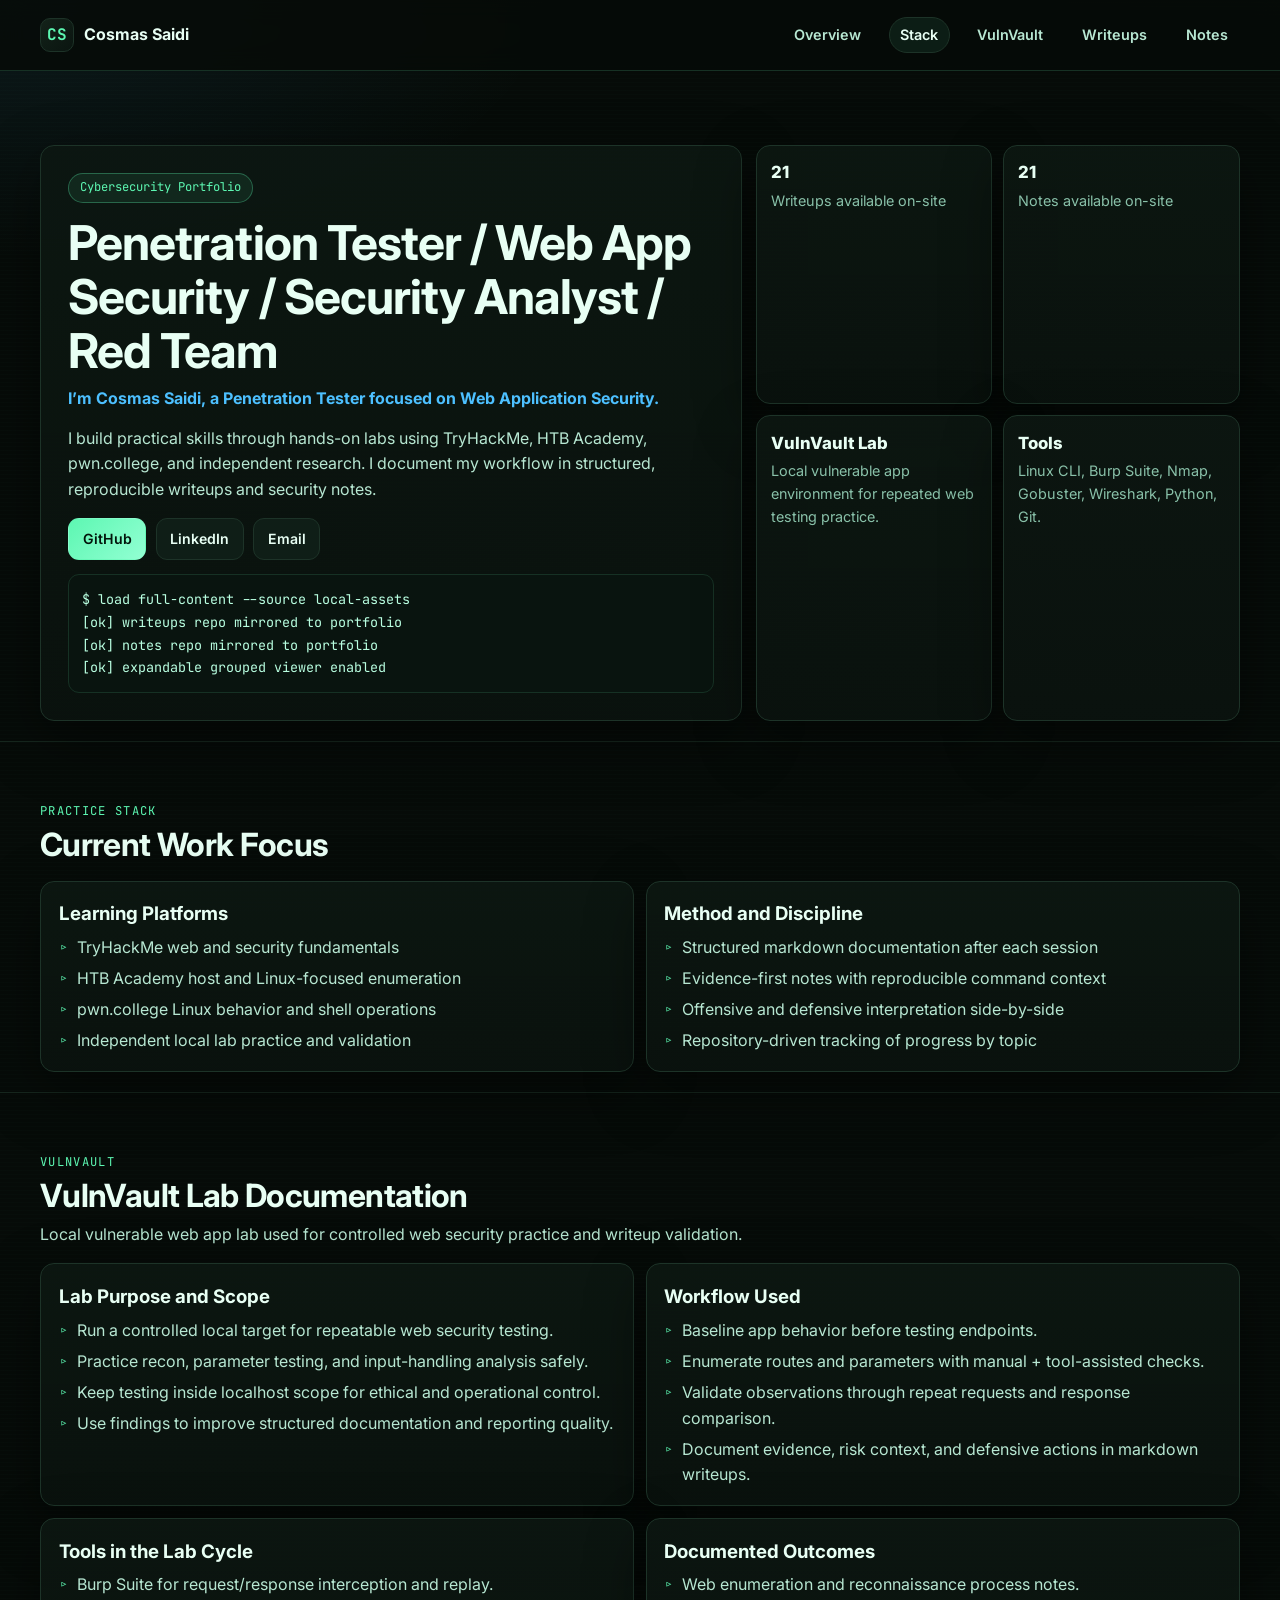
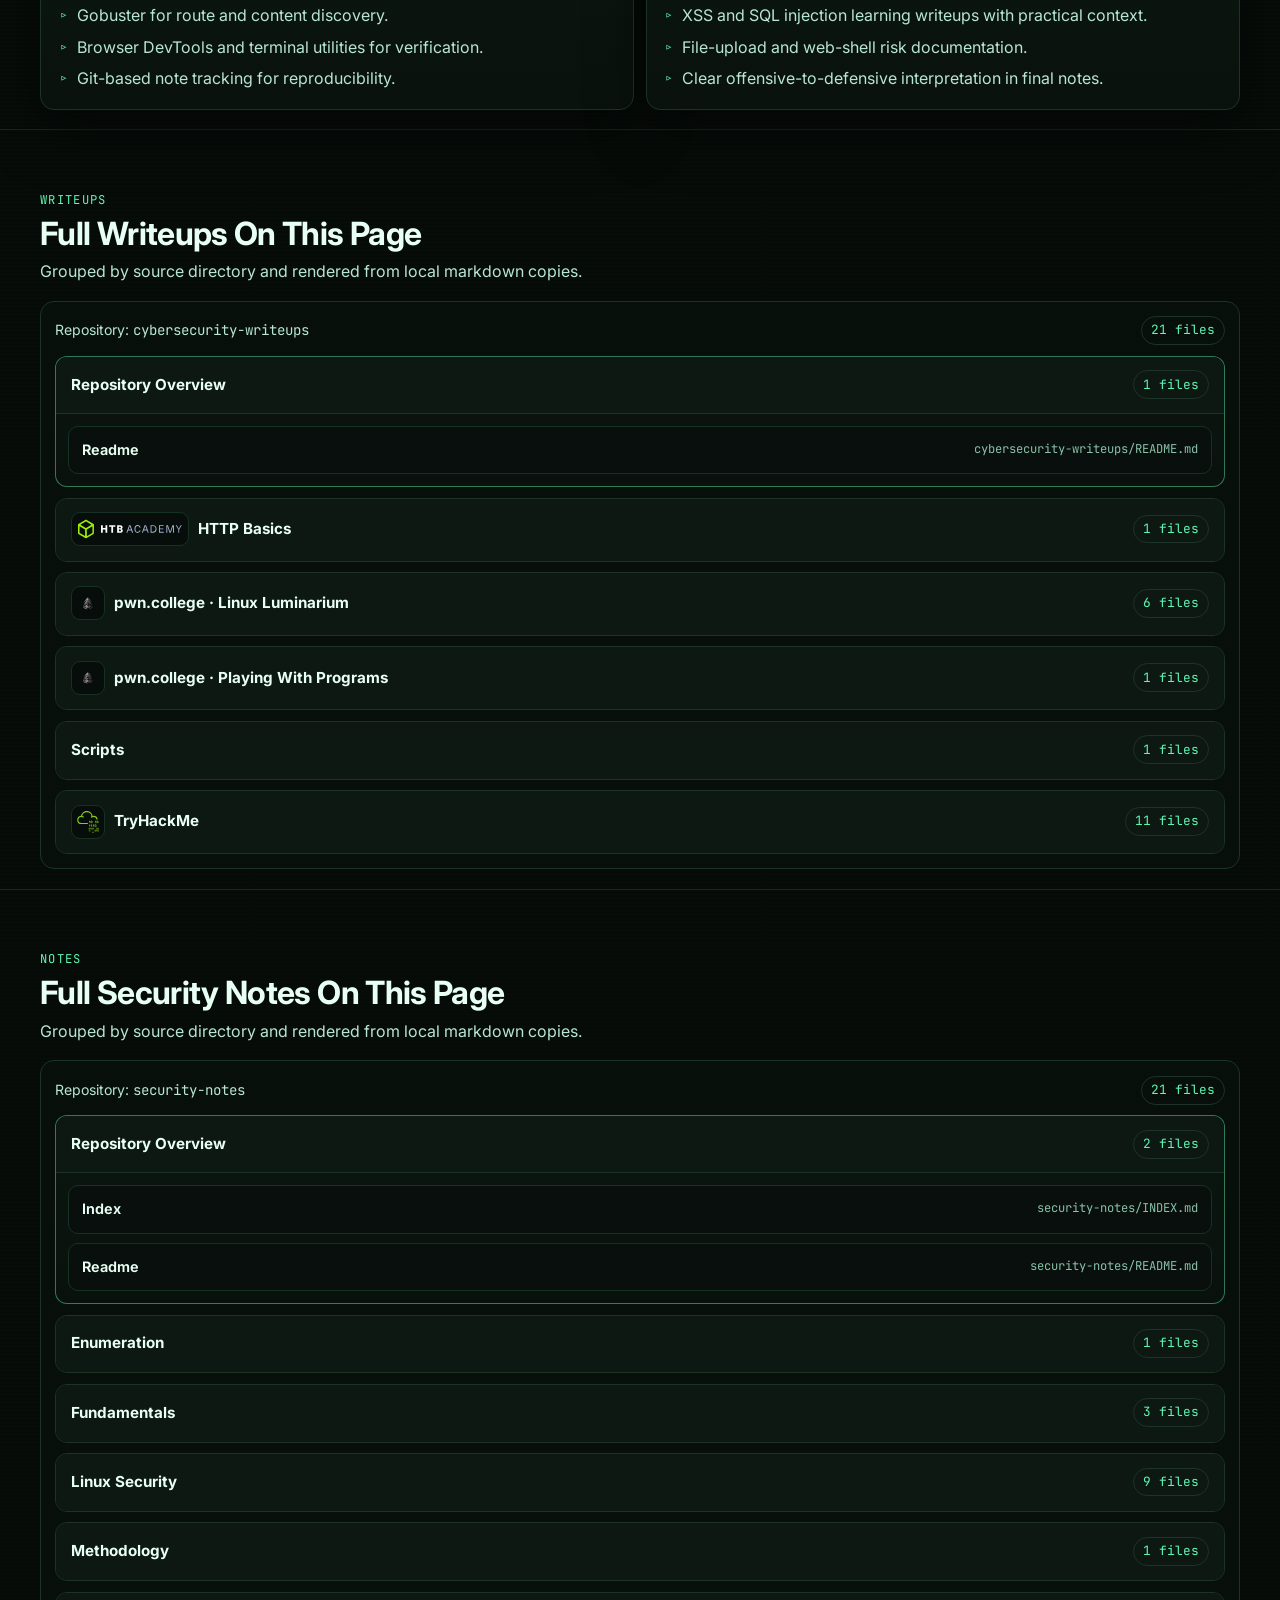
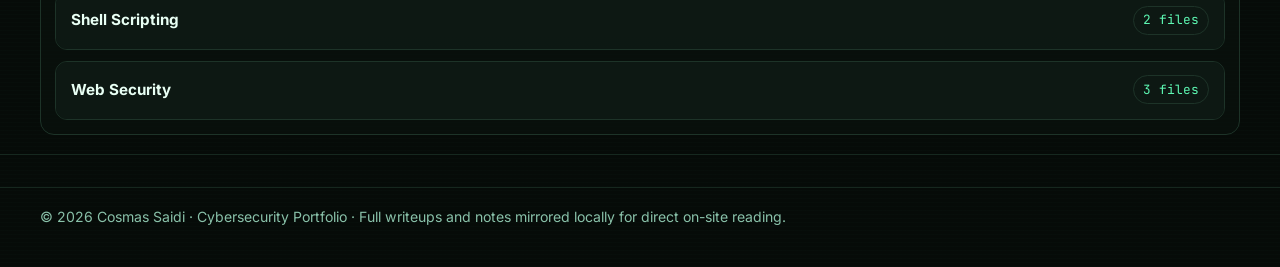
==== index.html @ 7a959b16 "Replace Aspiring with Penetration Tester in hero intro" ====
<!DOCTYPE html>
<html lang="en">
<head>
  <meta charset="UTF-8" />
  <meta name="viewport" content="width=device-width, initial-scale=1.0" />
  <meta name="description" content="Cosmas Saidi cybersecurity portfolio: full writeups and full security notes available directly on-site." />
  <title>Cosmas Saidi | Cybersecurity Portfolio</title>
  <link rel="preconnect" href="https://fonts.googleapis.com" />
  <link rel="preconnect" href="https://fonts.gstatic.com" crossorigin />
  <link href="https://fonts.googleapis.com/css2?family=Inter:wght@400;500;600;700;800&family=JetBrains+Mono:wght@400;500;700&display=swap" rel="stylesheet" />
  <style>
    :root {
      --bg: #060b08;
      --bg-soft: #0a120e;
      --card: #0c1611;
      --line: #1d3328;
      --line-soft: #163124;
      --text: #e8fff4;
      --text-soft: #b7e7d2;
      --muted: #89c1a9;
      --brand: #5df7b2;
      --brand-soft: #2fd89a;
      --brand-blue: #4dc0ff;
      --radius: 14px;
      --shadow: 0 20px 60px rgba(0, 0, 0, 0.45);
      --max: 1200px;
    }

    * { box-sizing: border-box; margin: 0; padding: 0; }
    html { scroll-behavior: smooth; }
    body {
      font-family: Inter, system-ui, -apple-system, Segoe UI, Roboto, sans-serif;
      color: var(--text);
      line-height: 1.6;
      background:
        radial-gradient(1200px 520px at 100% -8%, rgba(93, 247, 178, 0.09), transparent 58%),
        radial-gradient(900px 420px at 0% 0%, rgba(77, 192, 255, 0.08), transparent 62%),
        repeating-linear-gradient(0deg, rgba(10, 22, 16, 0.26) 0 1px, transparent 1px 4px),
        var(--bg);
      min-height: 100vh;
    }

    a { color: inherit; text-decoration: none; }
    code { font-family: "JetBrains Mono", monospace; }

    .container { width: min(100% - 2rem, var(--max)); margin-inline: auto; }

    .topbar {
      position: sticky;
      top: 0;
      z-index: 100;
      backdrop-filter: blur(12px);
      background: rgba(6, 11, 8, 0.84);
      border-bottom: 1px solid var(--line-soft);
    }

    .nav {
      min-height: 70px;
      display: flex;
      align-items: center;
      justify-content: space-between;
      gap: 1rem;
    }

    .brand { display: inline-flex; align-items: center; gap: 0.62rem; font-weight: 700; }

    .brand-badge {
      width: 34px;
      height: 34px;
      border-radius: 10px;
      border: 1px solid var(--line);
      background: linear-gradient(135deg, #132219, #0a1510);
      color: var(--brand);
      display: grid;
      place-items: center;
      font-family: "JetBrains Mono", monospace;
    }

    .menu { display: flex; gap: 1rem; flex-wrap: wrap; }
    .menu a {
      color: var(--text-soft);
      font-size: 0.9rem;
      font-weight: 600;
      border: 1px solid transparent;
      border-radius: 999px;
      padding: 0.32rem 0.66rem;
      transition: 0.18s ease;
    }

    .menu a.active,
    .menu a:hover {
      color: var(--text);
      border-color: var(--line);
      background: rgba(93, 247, 178, 0.08);
    }

    section {
      padding: 3.8rem 0 1.2rem;
      border-bottom: 1px solid rgba(29, 51, 40, 0.72);
    }

    .hero { padding-top: 4.6rem; }

    .hero-grid {
      display: grid;
      grid-template-columns: 1.45fr 1fr;
      gap: 0.86rem;
    }

    .card {
      border: 1px solid var(--line);
      border-radius: var(--radius);
      background: linear-gradient(180deg, rgba(12, 22, 17, 0.95), rgba(10, 18, 14, 0.96));
      box-shadow: var(--shadow);
      padding: 1.1rem;
    }

    .hero-card { padding: 1.7rem; }

    .eyebrow {
      display: inline-flex;
      align-items: center;
      gap: 0.42rem;
      border: 1px solid rgba(93, 247, 178, 0.3);
      background: rgba(93, 247, 178, 0.08);
      color: var(--brand);
      font-size: 0.76rem;
      border-radius: 999px;
      padding: 0.26rem 0.68rem;
      font-family: "JetBrains Mono", monospace;
      margin-bottom: 0.85rem;
    }

    h1 {
      font-size: clamp(1.9rem, 5vw, 3rem);
      line-height: 1.12;
      letter-spacing: -0.02em;
      margin-bottom: 0.55rem;
    }

    .subtitle { color: var(--brand-blue); margin-bottom: 0.86rem; font-weight: 700; }
    .lead { color: var(--text-soft); margin-bottom: 1rem; max-width: 72ch; }

    .actions { display: flex; flex-wrap: wrap; gap: 0.58rem; }
    .btn {
      border: 1px solid var(--line);
      border-radius: 11px;
      background: #0f1e17;
      color: var(--text);
      padding: 0.55rem 0.85rem;
      font-size: 0.88rem;
      font-weight: 600;
      transition: 0.18s ease;
    }

    .btn:hover { transform: translateY(-1px); border-color: var(--brand-soft); }

    .btn.primary {
      background: linear-gradient(135deg, var(--brand), #92ffd3);
      color: #02150b;
      border-color: transparent;
    }

    .terminal {
      margin-top: 0.86rem;
      border: 1px solid var(--line-soft);
      border-radius: 11px;
      background: #09140f;
      padding: 0.8rem;
      font-family: "JetBrains Mono", monospace;
      font-size: 0.84rem;
      color: #b9ffe1;
      line-height: 1.7;
    }

    .stats { display: grid; gap: 0.68rem; grid-template-columns: repeat(2, minmax(0, 1fr)); }
    .stats .card { padding: 0.86rem; }
    .stat-title { font-size: 1.05rem; font-weight: 800; margin-bottom: 0.15rem; }
    .stat-text { color: var(--muted); font-size: 0.9rem; }

    .head { margin-bottom: 1rem; }
    .tag {
      color: var(--brand);
      font-size: 0.76rem;
      text-transform: uppercase;
      letter-spacing: 0.11em;
      font-family: "JetBrains Mono", monospace;
      margin-bottom: 0.28rem;
    }

    h2 {
      font-size: clamp(1.3rem, 3.4vw, 2rem);
      line-height: 1.2;
      margin-bottom: 0.38rem;
      letter-spacing: -0.02em;
    }

    .desc { color: var(--text-soft); }

    .two-col { display: grid; grid-template-columns: 1fr 1fr; gap: 0.72rem; }
    .clean { list-style: none; display: grid; gap: 0.35rem; margin-top: 0.35rem; }
    .clean li { display: flex; gap: 0.5rem; color: var(--text-soft); }
    .clean li::before { content: "▹"; color: var(--brand); font-family: "JetBrains Mono", monospace; }

    .panel {
      border: 1px solid var(--line);
      border-radius: var(--radius);
      background: rgba(9, 17, 13, 0.72);
      padding: 0.9rem;
    }

    .panel-head {
      display: flex;
      justify-content: space-between;
      align-items: center;
      gap: 1rem;
      margin-bottom: 0.68rem;
      color: var(--text-soft);
      font-size: 0.88rem;
    }

    .counter {
      border: 1px solid var(--line);
      border-radius: 999px;
      padding: 0.2rem 0.56rem;
      font-family: "JetBrains Mono", monospace;
      color: var(--brand);
      font-size: 0.8rem;
      white-space: nowrap;
    }

    .expand-wrap { display: grid; gap: 0.66rem; }

    details.group {
      border: 1px solid var(--line);
      border-radius: 12px;
      background: linear-gradient(180deg, rgba(12, 24, 18, 0.95), rgba(10, 18, 14, 0.95));
      overflow: hidden;
    }

    details.group[open] { border-color: rgba(93, 247, 178, 0.45); }

    summary.group-head {
      list-style: none;
      cursor: pointer;
      padding: 0.84rem 0.9rem;
      background: rgba(13, 25, 19, 0.95);
      border-bottom: 1px solid transparent;
      display: flex;
      justify-content: space-between;
      align-items: center;
      gap: 0.8rem;
    }

    details.group[open] summary.group-head { border-bottom-color: var(--line); }
    summary.group-head::-webkit-details-marker { display: none; }

    .group-left { display: flex; align-items: center; gap: 0.55rem; }
    .group-logo-wrap {
      width: 34px;
      height: 34px;
      border-radius: 9px;
      border: 1px solid var(--line-soft);
      background: rgba(6, 13, 10, 0.9);
      display: grid;
      place-items: center;
      overflow: hidden;
      flex-shrink: 0;
    }

    .group-logo { width: 22px; height: 22px; object-fit: contain; }
    .group-logo-wide { width: 106px; height: 22px; object-fit: contain; }

    .group-title { font-size: 0.95rem; font-weight: 700; }

    .group-body { padding: 0.75rem; display: grid; gap: 0.56rem; }

    details.entry {
      border: 1px solid var(--line-soft);
      border-radius: 10px;
      background: rgba(8, 15, 12, 0.88);
      overflow: hidden;
    }

    details.entry[open] { border-color: rgba(77, 192, 255, 0.4); }

    summary.entry-head {
      list-style: none;
      cursor: pointer;
      padding: 0.7rem 0.78rem;
      display: flex;
      justify-content: space-between;
      align-items: center;
      gap: 0.8rem;
      border-bottom: 1px solid transparent;
    }

    details.entry[open] summary.entry-head { border-bottom-color: var(--line-soft); }
    summary.entry-head::-webkit-details-marker { display: none; }

    .entry-title { font-size: 0.9rem; font-weight: 650; color: var(--text); }
    .entry-source {
      color: var(--muted);
      font-size: 0.76rem;
      font-family: "JetBrains Mono", monospace;
      white-space: nowrap;
      overflow: hidden;
      text-overflow: ellipsis;
      max-width: 48%;
    }

    .entry-body { padding: 0.75rem; }

    .markdown-view {
      margin: 0;
      white-space: pre-wrap;
      word-break: break-word;
      color: #cbf7e3;
      font-size: 0.86rem;
      line-height: 1.72;
      font-family: "JetBrains Mono", monospace;
      background: #07120d;
      border: 1px solid #143125;
      border-radius: 10px;
      padding: 0.8rem;
      max-height: 72vh;
      overflow: auto;
    }

    .loading,
    .error-msg {
      border: 1px dashed var(--line);
      border-radius: 10px;
      padding: 0.7rem;
      font-size: 0.86rem;
      color: var(--text-soft);
      font-family: "JetBrains Mono", monospace;
    }

    .error-msg {
      border-color: #6f2f2f;
      color: #ffc5c5;
      background: rgba(111, 47, 47, 0.12);
    }

    footer {
      margin-top: 2rem;
      padding: 1.1rem 0 2.4rem;
      color: var(--muted);
      font-size: 0.88rem;
      border-top: 1px solid rgba(29, 51, 40, 0.72);
    }

    @media (max-width: 1024px) {
      .hero-grid,
      .two-col,
      .stats { grid-template-columns: 1fr; }
    }

    @media (max-width: 760px) {
      .menu { display: none; }
      section { padding-top: 3.2rem; }
      h1 { font-size: clamp(1.7rem, 8vw, 2.2rem); }
      .actions .btn { flex: 1 1 calc(50% - 0.58rem); text-align: center; }
      .entry-source { max-width: 45%; }
    }

    @media (prefers-reduced-motion: reduce) {
      *, *::before, *::after {
        animation-duration: 0.01ms !important;
        animation-iteration-count: 1 !important;
        transition-duration: 0.01ms !important;
        scroll-behavior: auto !important;
      }
    }
  </style>
</head>
<body>
  <header class="topbar">
    <div class="container nav">
      <a class="brand" href="#top">
        <span class="brand-badge">CS</span>
        <span>Cosmas Saidi</span>
      </a>
      <nav class="menu">
        <a href="#overview">Overview</a>
        <a href="#stack">Stack</a>
        <a href="#vulnvault">VulnVault</a>
        <a href="#writeups">Writeups</a>
        <a href="#notes">Notes</a>
      </nav>
    </div>
  </header>

  <main id="top">
    <section class="hero" id="overview">
      <div class="container hero-grid">
        <article class="card hero-card">
          <p class="eyebrow">Cybersecurity Portfolio</p>
          <h1>Penetration Tester / Web App Security / Security Analyst / Red Team</h1>
          <p class="subtitle">I’m Cosmas Saidi, a Penetration Tester focused on Web Application Security.</p>
          <p class="lead">I build practical skills through hands-on labs using TryHackMe, HTB Academy, pwn.college, and independent research. I document my workflow in structured, reproducible writeups and security notes.</p>
          <div class="actions">
            <a class="btn primary" href="https://github.com/CosmasSaidi" target="_blank" rel="noopener">GitHub</a>
            <a class="btn" href="https://www.linkedin.com/in/cosmas-saidi-5965212a8" target="_blank" rel="noopener">LinkedIn</a>
            <a class="btn" href="mailto:cosmassaidi2@gmail.com">Email</a>
          </div>
          <div class="terminal">
            <span>$ load full-content --source local-assets</span><br />
            <span>[ok] writeups repo mirrored to portfolio</span><br />
            <span>[ok] notes repo mirrored to portfolio</span><br />
            <span>[ok] expandable grouped viewer enabled</span>
          </div>
        </article>

        <aside class="stats">
          <article class="card">
            <p class="stat-title" id="writeup-count">--</p>
            <p class="stat-text">Writeups available on-site</p>
          </article>
          <article class="card">
            <p class="stat-title" id="note-count">--</p>
            <p class="stat-text">Notes available on-site</p>
          </article>
          <article class="card">
            <p class="stat-title">VulnVault Lab</p>
            <p class="stat-text">Local vulnerable app environment for repeated web testing practice.</p>
          </article>
          <article class="card">
            <p class="stat-title">Tools</p>
            <p class="stat-text">Linux CLI, Burp Suite, Nmap, Gobuster, Wireshark, Python, Git.</p>
          </article>
        </aside>
      </div>
    </section>

    <section id="stack">
      <div class="container">
        <header class="head">
          <p class="tag">Practice Stack</p>
          <h2>Current Work Focus</h2>
        </header>
        <div class="two-col">
          <article class="card">
            <h3>Learning Platforms</h3>
            <ul class="clean">
              <li>TryHackMe web and security fundamentals</li>
              <li>HTB Academy host and Linux-focused enumeration</li>
              <li>pwn.college Linux behavior and shell operations</li>
              <li>Independent local lab practice and validation</li>
            </ul>
          </article>
          <article class="card">
            <h3>Method and Discipline</h3>
            <ul class="clean">
              <li>Structured markdown documentation after each session</li>
              <li>Evidence-first notes with reproducible command context</li>
              <li>Offensive and defensive interpretation side-by-side</li>
              <li>Repository-driven tracking of progress by topic</li>
            </ul>
          </article>
        </div>
      </div>
    </section>

    <section id="vulnvault">
      <div class="container">
        <header class="head">
          <p class="tag">VulnVault</p>
          <h2>VulnVault Lab Documentation</h2>
          <p class="desc">Local vulnerable web app lab used for controlled web security practice and writeup validation.</p>
        </header>

        <div class="two-col">
          <article class="card">
            <h3>Lab Purpose and Scope</h3>
            <ul class="clean">
              <li>Run a controlled local target for repeatable web security testing.</li>
              <li>Practice recon, parameter testing, and input-handling analysis safely.</li>
              <li>Keep testing inside localhost scope for ethical and operational control.</li>
              <li>Use findings to improve structured documentation and reporting quality.</li>
            </ul>
          </article>

          <article class="card">
            <h3>Workflow Used</h3>
            <ul class="clean">
              <li>Baseline app behavior before testing endpoints.</li>
              <li>Enumerate routes and parameters with manual + tool-assisted checks.</li>
              <li>Validate observations through repeat requests and response comparison.</li>
              <li>Document evidence, risk context, and defensive actions in markdown writeups.</li>
            </ul>
          </article>

          <article class="card">
            <h3>Tools in the Lab Cycle</h3>
            <ul class="clean">
              <li>Burp Suite for request/response interception and replay.</li>
              <li>Gobuster for route and content discovery.</li>
              <li>Browser DevTools and terminal utilities for verification.</li>
              <li>Git-based note tracking for reproducibility.</li>
            </ul>
          </article>

          <article class="card">
            <h3>Documented Outcomes</h3>
            <ul class="clean">
              <li>Web enumeration and reconnaissance process notes.</li>
              <li>XSS and SQL injection learning writeups with practical context.</li>
              <li>File-upload and web-shell risk documentation.</li>
              <li>Clear offensive-to-defensive interpretation in final notes.</li>
            </ul>
          </article>
        </div>
      </div>
    </section>

    <section id="writeups">
      <div class="container">
        <header class="head">
          <p class="tag">Writeups</p>
          <h2>Full Writeups On This Page</h2>
          <p class="desc">Grouped by source directory and rendered from local markdown copies.</p>
        </header>

        <div class="panel">
          <div class="panel-head">
            <span>Repository: <code>cybersecurity-writeups</code></span>
            <span class="counter" id="writeups-counter">loading...</span>
          </div>
          <div class="expand-wrap" id="writeups-root">
            <div class="loading">Loading writeups...</div>
          </div>
        </div>
      </div>
    </section>

    <section id="notes">
      <div class="container">
        <header class="head">
          <p class="tag">Notes</p>
          <h2>Full Security Notes On This Page</h2>
          <p class="desc">Grouped by source directory and rendered from local markdown copies.</p>
        </header>

        <div class="panel">
          <div class="panel-head">
            <span>Repository: <code>security-notes</code></span>
            <span class="counter" id="notes-counter">loading...</span>
          </div>
          <div class="expand-wrap" id="notes-root">
            <div class="loading">Loading notes...</div>
          </div>
        </div>
      </div>
    </section>
  </main>

  <footer>
    <div class="container">© 2026 Cosmas Saidi · Cybersecurity Portfolio · Full writeups and notes mirrored locally for direct on-site reading.</div>
  </footer>

  <script>
    const menuLinks = document.querySelectorAll('.menu a');
    const trackedSections = [...menuLinks]
      .map((link) => document.querySelector(link.getAttribute('href')))
      .filter(Boolean);

    const navObserver = new IntersectionObserver((entries) => {
      entries.forEach((entry) => {
        if (!entry.isIntersecting) return;
        const target = `#${entry.target.id}`;
        menuLinks.forEach((link) => {
          link.classList.toggle('active', link.getAttribute('href') === target);
        });
      });
    }, { threshold: 0.35 });

    trackedSections.forEach((section) => navObserver.observe(section));

    const sectionLabels = {
      root: 'Repository Overview',
      'tryhackme': 'TryHackMe',
      'linux-luminarium': 'pwn.college · Linux Luminarium',
      'http-basics': 'HTTP Basics',
      'playing-with-programs': 'pwn.college · Playing With Programs',
      'scripts': 'Scripts',
      'fundamentals': 'Fundamentals',
      'methodology': 'Methodology',
      'enumeration': 'Enumeration',
      'linux-security': 'Linux Security',
      'web-security': 'Web Security',
      'shell-scripting': 'Shell Scripting'
    };

    const sectionLogos = {
      'tryhackme': { path: 'assets/logos/tryhackme.svg', wide: false, alt: 'TryHackMe logo' },
      'linux-luminarium': { path: 'assets/logos/pwn-college.png', wide: false, alt: 'pwn.college logo' },
      'playing-with-programs': { path: 'assets/logos/pwn-college.png', wide: false, alt: 'pwn.college logo' },
      'http-basics': { path: 'assets/logos/htb-academy.svg', wide: true, alt: 'HTB Academy logo' }
    };

    const normalizePath = (path) => path.split('/').map(encodeURIComponent).join('/');

    const renderFileEntry = async (entry) => {
      const wrapper = document.createElement('details');
      wrapper.className = 'entry';

      const summary = document.createElement('summary');
      summary.className = 'entry-head';
      summary.innerHTML = `
        <span class="entry-title">${entry.title}</span>
        <span class="entry-source">${entry.sourcePath}</span>
      `;

      const body = document.createElement('div');
      body.className = 'entry-body';

      const pre = document.createElement('pre');
      pre.className = 'markdown-view';
      pre.textContent = 'Loading content...';

      try {
        const response = await fetch(normalizePath(entry.contentPath));
        if (!response.ok) throw new Error(`HTTP ${response.status}`);
        pre.textContent = await response.text();
      } catch (error) {
        pre.textContent = `Failed to load ${entry.sourcePath}\n${error.message}`;
      }

      body.appendChild(pre);
      wrapper.append(summary, body);
      return wrapper;
    };

    const renderGroups = async (items, targetId, counterId, statId) => {
      const root = document.getElementById(targetId);
      const counter = document.getElementById(counterId);
      const stat = statId ? document.getElementById(statId) : null;

      root.innerHTML = '';
      counter.textContent = `${items.length} files`;
      if (stat) stat.textContent = String(items.length);

      const grouped = items.reduce((accumulator, item) => {
        if (!accumulator[item.section]) accumulator[item.section] = [];
        accumulator[item.section].push(item);
        return accumulator;
      }, {});

      const orderedSections = Object.keys(grouped).sort((left, right) => {
        if (left === 'root') return -1;
        if (right === 'root') return 1;
        return left.localeCompare(right);
      });

      for (const section of orderedSections) {
        const files = grouped[section];
        const group = document.createElement('details');
        group.className = 'group';
        group.open = section === 'root';

        const summary = document.createElement('summary');
        summary.className = 'group-head';

        const left = document.createElement('div');
        left.className = 'group-left';

        const logo = sectionLogos[section];
        if (logo) {
          const logoWrap = document.createElement('span');
          logoWrap.className = 'group-logo-wrap';
          if (logo.wide) logoWrap.style.width = '118px';

          const logoImg = document.createElement('img');
          logoImg.src = logo.path;
          logoImg.alt = logo.alt;
          logoImg.loading = 'lazy';
          logoImg.className = logo.wide ? 'group-logo-wide' : 'group-logo';
          logoWrap.appendChild(logoImg);
          left.appendChild(logoWrap);
        }

        const title = document.createElement('span');
        title.className = 'group-title';
        title.textContent = sectionLabels[section] || section.replace(/-/g, ' ');
        left.appendChild(title);

        const badge = document.createElement('span');
        badge.className = 'counter';
        badge.textContent = `${files.length} files`;

        summary.append(left, badge);

        const body = document.createElement('div');
        body.className = 'group-body';

        for (const file of files) {
          const entry = await renderFileEntry(file);
          body.appendChild(entry);
        }

        group.append(summary, body);
        root.appendChild(group);
      }
    };

    const loadContent = async () => {
      const writeupsRoot = document.getElementById('writeups-root');
      const notesRoot = document.getElementById('notes-root');
      try {
        const response = await fetch('assets/content-manifest.json');
        if (!response.ok) throw new Error(`HTTP ${response.status}`);
        const manifest = await response.json();

        await renderGroups(manifest.writeups || [], 'writeups-root', 'writeups-counter', 'writeup-count');
        await renderGroups(manifest.notes || [], 'notes-root', 'notes-counter', 'note-count');
      } catch (error) {
        writeupsRoot.innerHTML = `<div class="error-msg">Failed to load writeups manifest: ${error.message}</div>`;
        notesRoot.innerHTML = `<div class="error-msg">Failed to load notes manifest: ${error.message}</div>`;
      }
    };

    loadContent();
  </script>
</body>
</html>
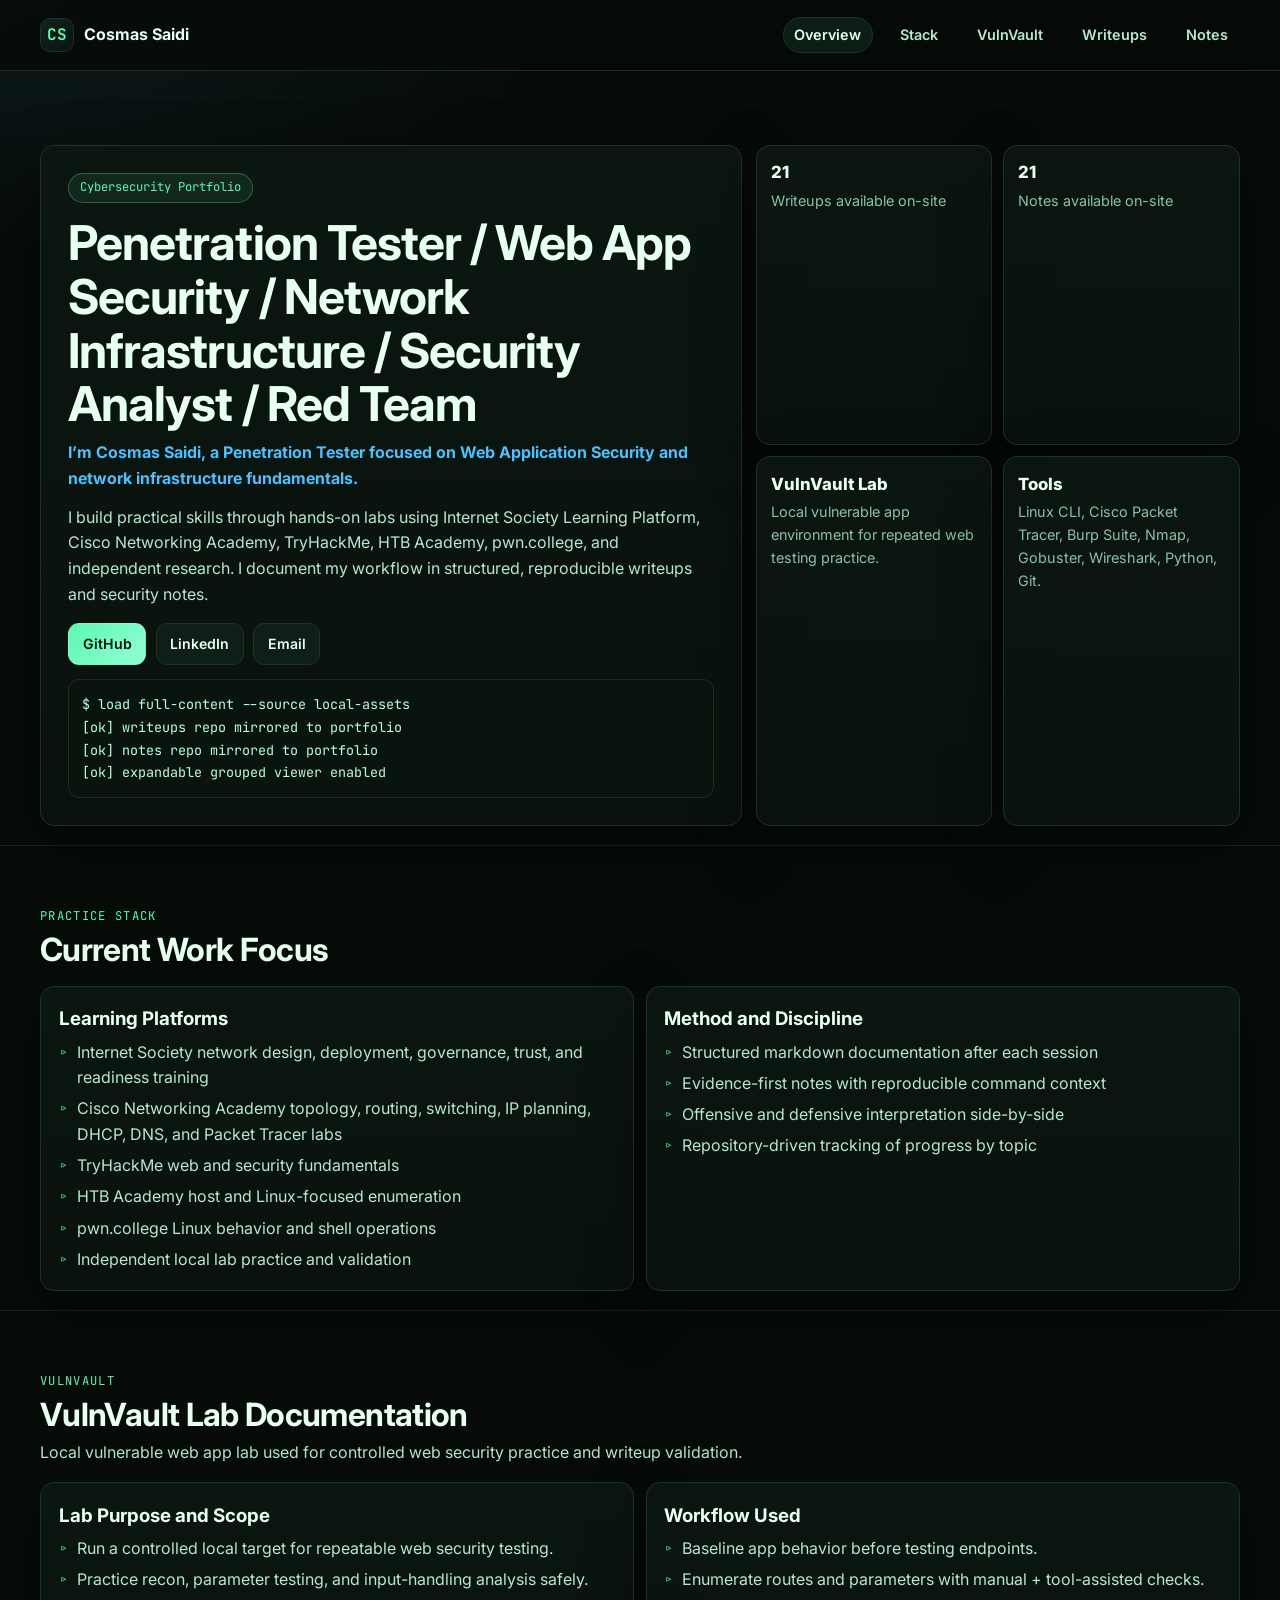
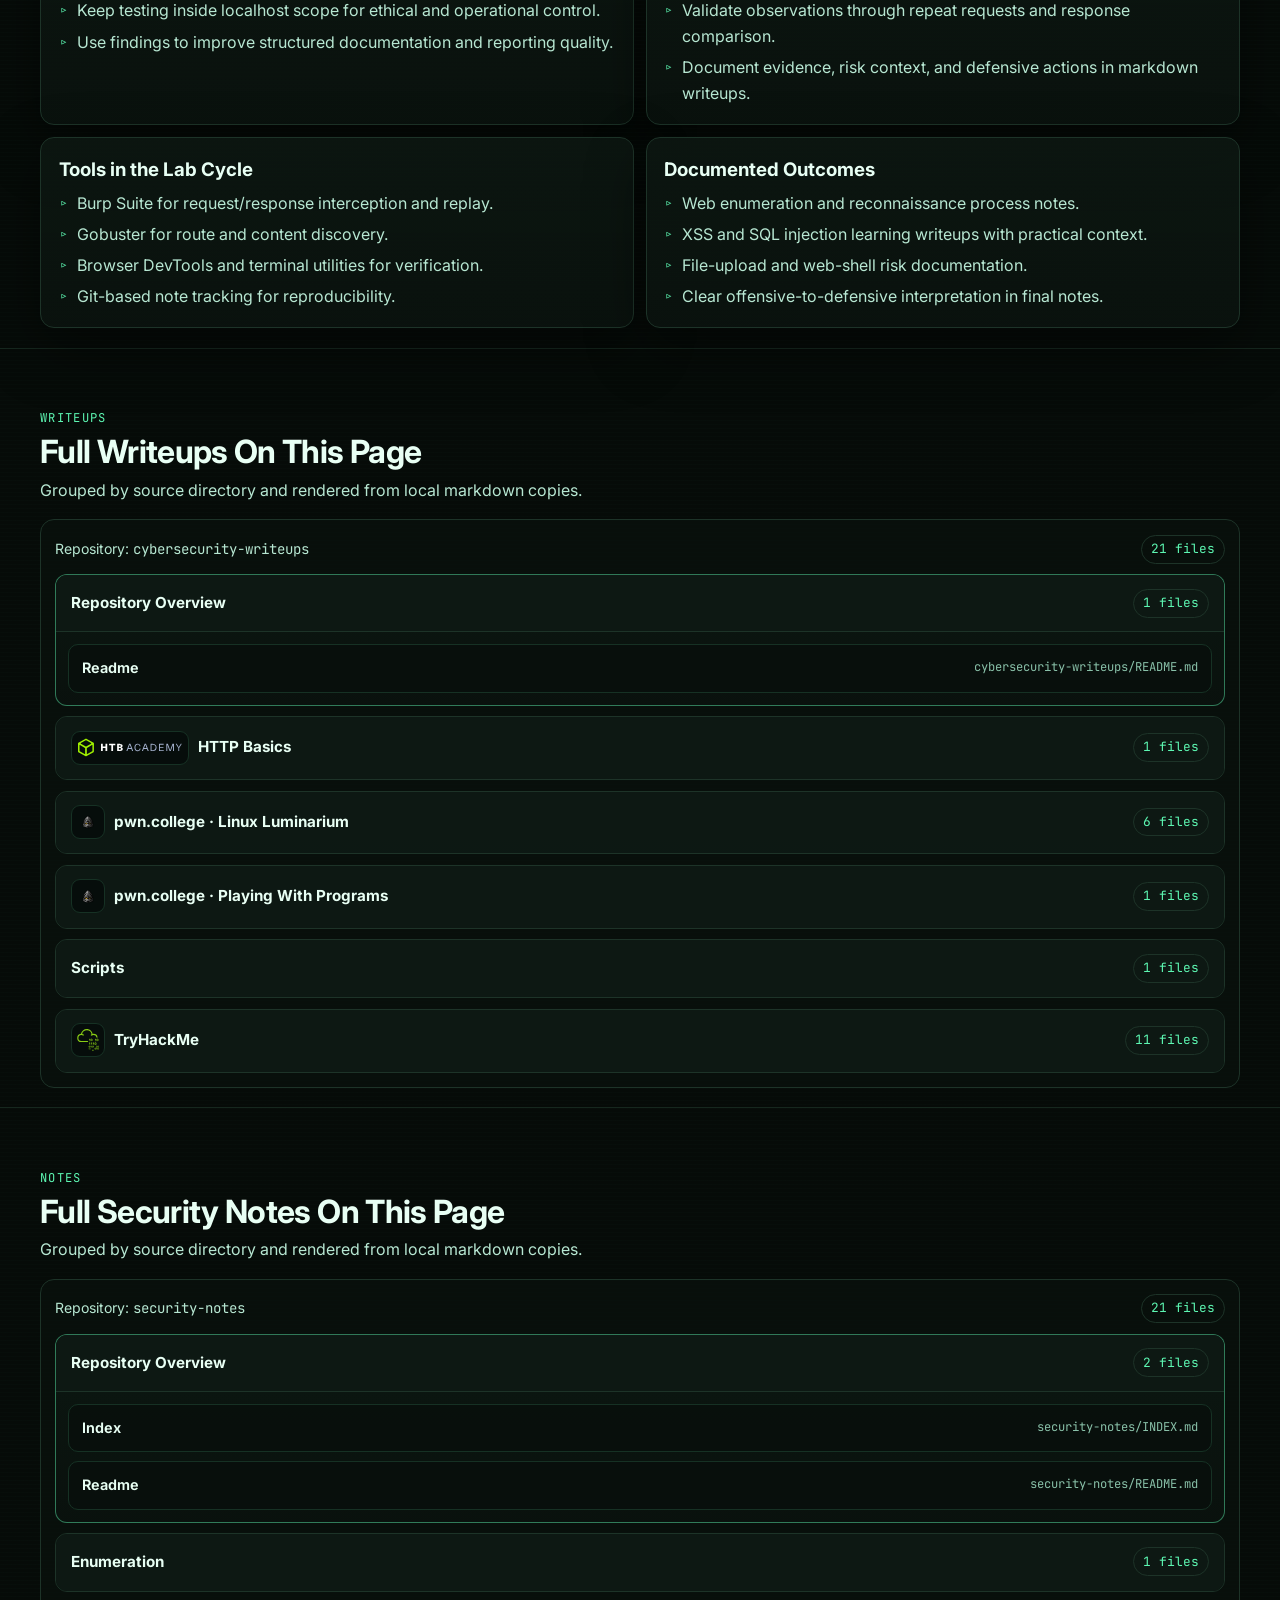
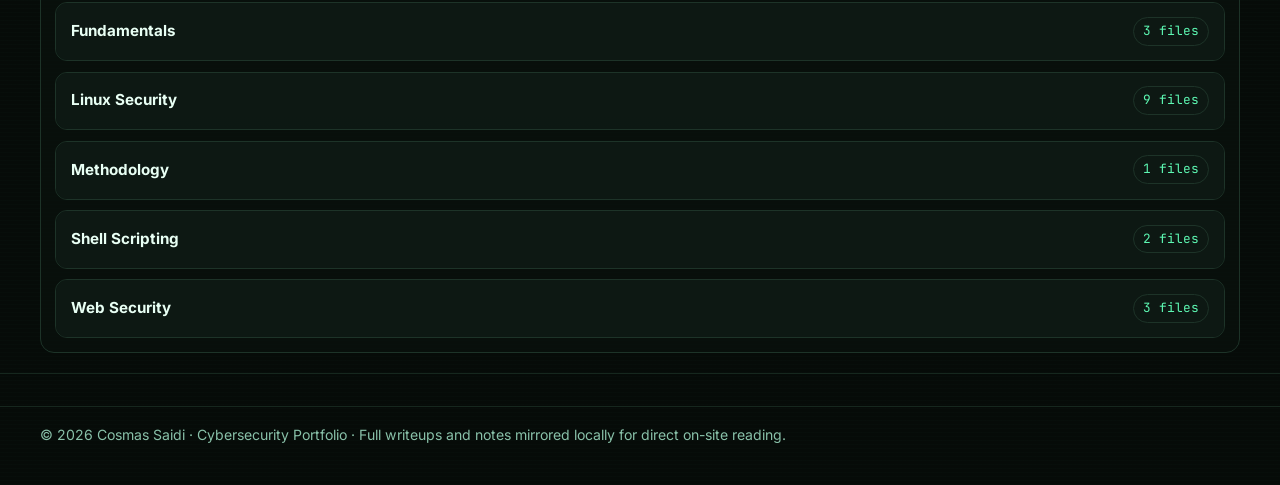
==== commit 3e25e606: "Update networking and infrastructure learning content" ====
--- a/index.html
+++ b/index.html
@@ -397,9 +397,9 @@
       <div class="container hero-grid">
         <article class="card hero-card">
           <p class="eyebrow">Cybersecurity Portfolio</p>
-          <h1>Penetration Tester / Web App Security / Security Analyst / Red Team</h1>
-          <p class="subtitle">I’m Cosmas Saidi, a Penetration Tester focused on Web Application Security.</p>
-          <p class="lead">I build practical skills through hands-on labs using TryHackMe, HTB Academy, pwn.college, and independent research. I document my workflow in structured, reproducible writeups and security notes.</p>
+          <h1>Penetration Tester / Web App Security / Network Infrastructure / Security Analyst / Red Team</h1>
+          <p class="subtitle">I’m Cosmas Saidi, a Penetration Tester focused on Web Application Security and network infrastructure fundamentals.</p>
+          <p class="lead">I build practical skills through hands-on labs using Internet Society Learning Platform, Cisco Networking Academy, TryHackMe, HTB Academy, pwn.college, and independent research. I document my workflow in structured, reproducible writeups and security notes.</p>
           <div class="actions">
             <a class="btn primary" href="https://github.com/CosmasSaidi" target="_blank" rel="noopener">GitHub</a>
             <a class="btn" href="https://www.linkedin.com/in/cosmas-saidi-5965212a8" target="_blank" rel="noopener">LinkedIn</a>
@@ -428,7 +428,7 @@
           </article>
           <article class="card">
             <p class="stat-title">Tools</p>
-            <p class="stat-text">Linux CLI, Burp Suite, Nmap, Gobuster, Wireshark, Python, Git.</p>
+            <p class="stat-text">Linux CLI, Cisco Packet Tracer, Burp Suite, Nmap, Gobuster, Wireshark, Python, Git.</p>
           </article>
         </aside>
       </div>
@@ -444,6 +444,8 @@
           <article class="card">
             <h3>Learning Platforms</h3>
             <ul class="clean">
+              <li>Internet Society network design, deployment, governance, trust, and readiness training</li>
+              <li>Cisco Networking Academy topology, routing, switching, IP planning, DHCP, DNS, and Packet Tracer labs</li>
               <li>TryHackMe web and security fundamentals</li>
               <li>HTB Academy host and Linux-focused enumeration</li>
               <li>pwn.college Linux behavior and shell operations</li>
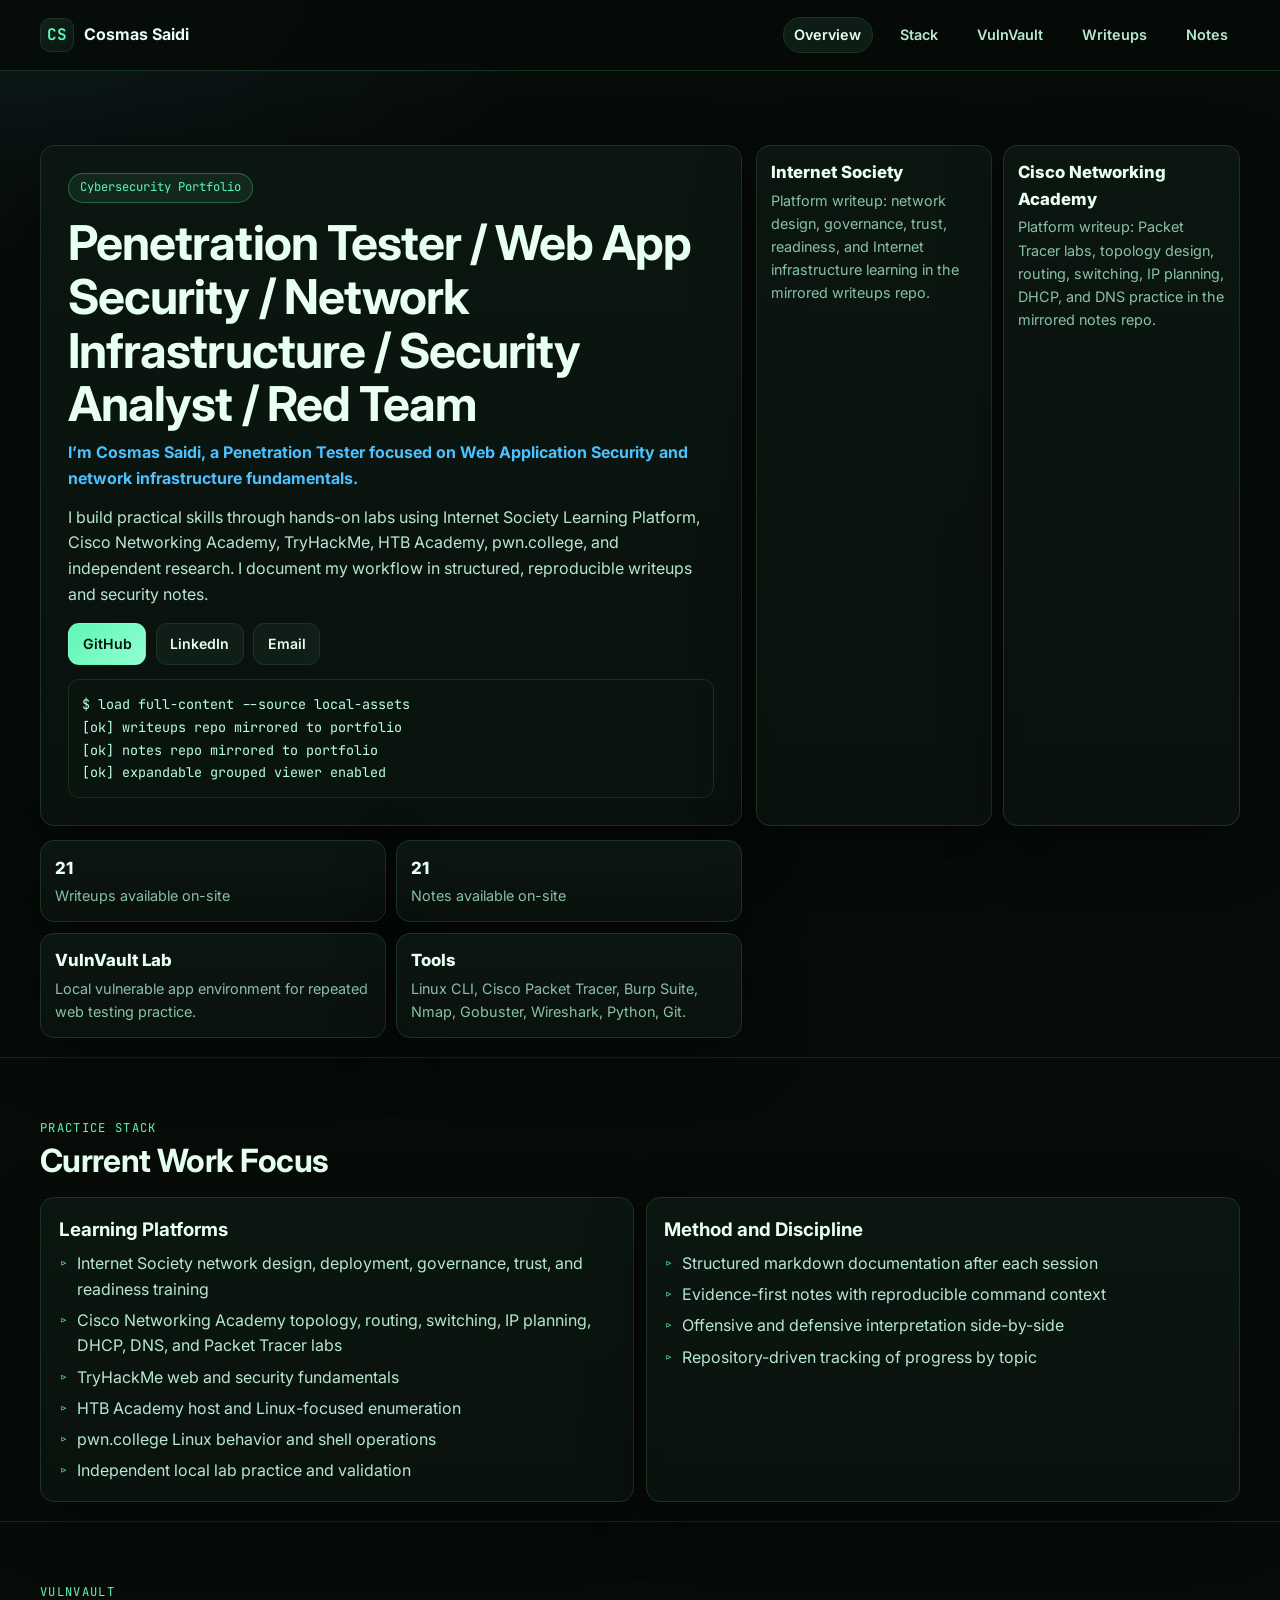
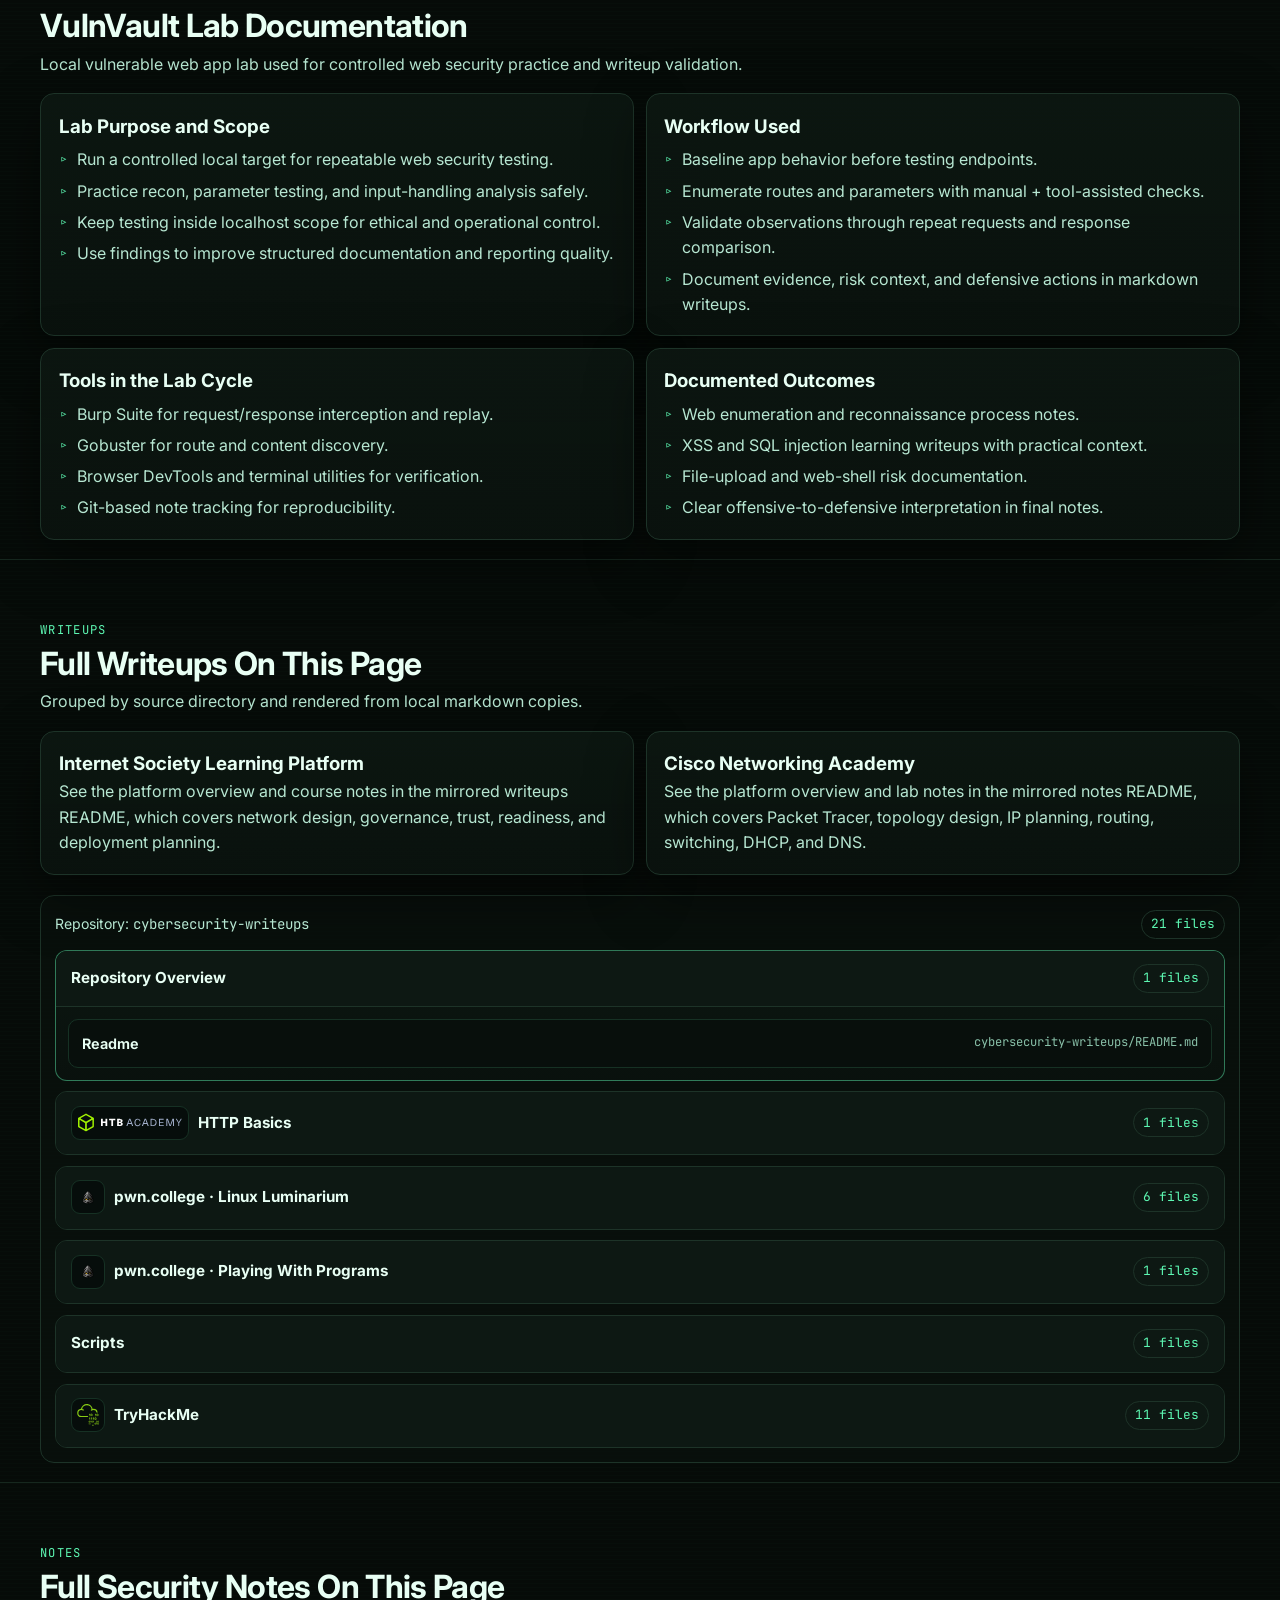
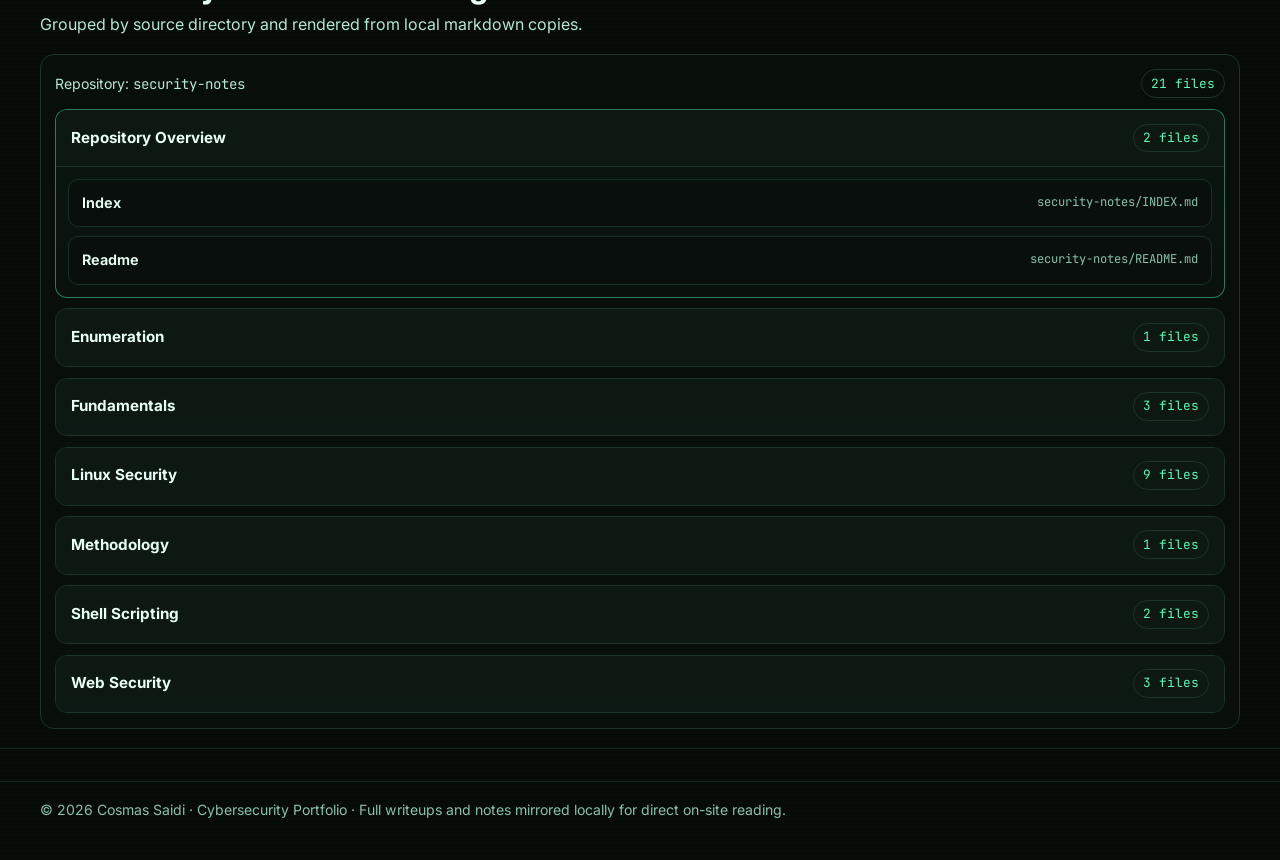
==== commit 8df7f79e: "Refine portfolio networking platform sections" ====
--- a/index.html
+++ b/index.html
@@ -415,6 +415,17 @@
 
         <aside class="stats">
           <article class="card">
+            <p class="stat-title">Internet Society</p>
+            <p class="stat-text">Platform writeup: network design, governance, trust, readiness, and Internet infrastructure learning in the mirrored writeups repo.</p>
+          </article>
+          <article class="card">
+            <p class="stat-title">Cisco Networking Academy</p>
+            <p class="stat-text">Platform writeup: Packet Tracer labs, topology design, routing, switching, IP planning, DHCP, and DNS practice in the mirrored notes repo.</p>
+          </article>
+        </aside>
+
+        <aside class="stats">
+          <article class="card">
             <p class="stat-title" id="writeup-count">--</p>
             <p class="stat-text">Writeups available on-site</p>
           </article>
@@ -524,6 +535,17 @@
           <h2>Full Writeups On This Page</h2>
           <p class="desc">Grouped by source directory and rendered from local markdown copies.</p>
         </header>
+
+        <div class="two-col" style="margin-bottom: 1.25rem;">
+          <article class="card">
+            <h3>Internet Society Learning Platform</h3>
+            <p class="desc">See the platform overview and course notes in the mirrored writeups README, which covers network design, governance, trust, readiness, and deployment planning.</p>
+          </article>
+          <article class="card">
+            <h3>Cisco Networking Academy</h3>
+            <p class="desc">See the platform overview and lab notes in the mirrored notes README, which covers Packet Tracer, topology design, IP planning, routing, switching, DHCP, and DNS.</p>
+          </article>
+        </div>
 
         <div class="panel">
           <div class="panel-head">
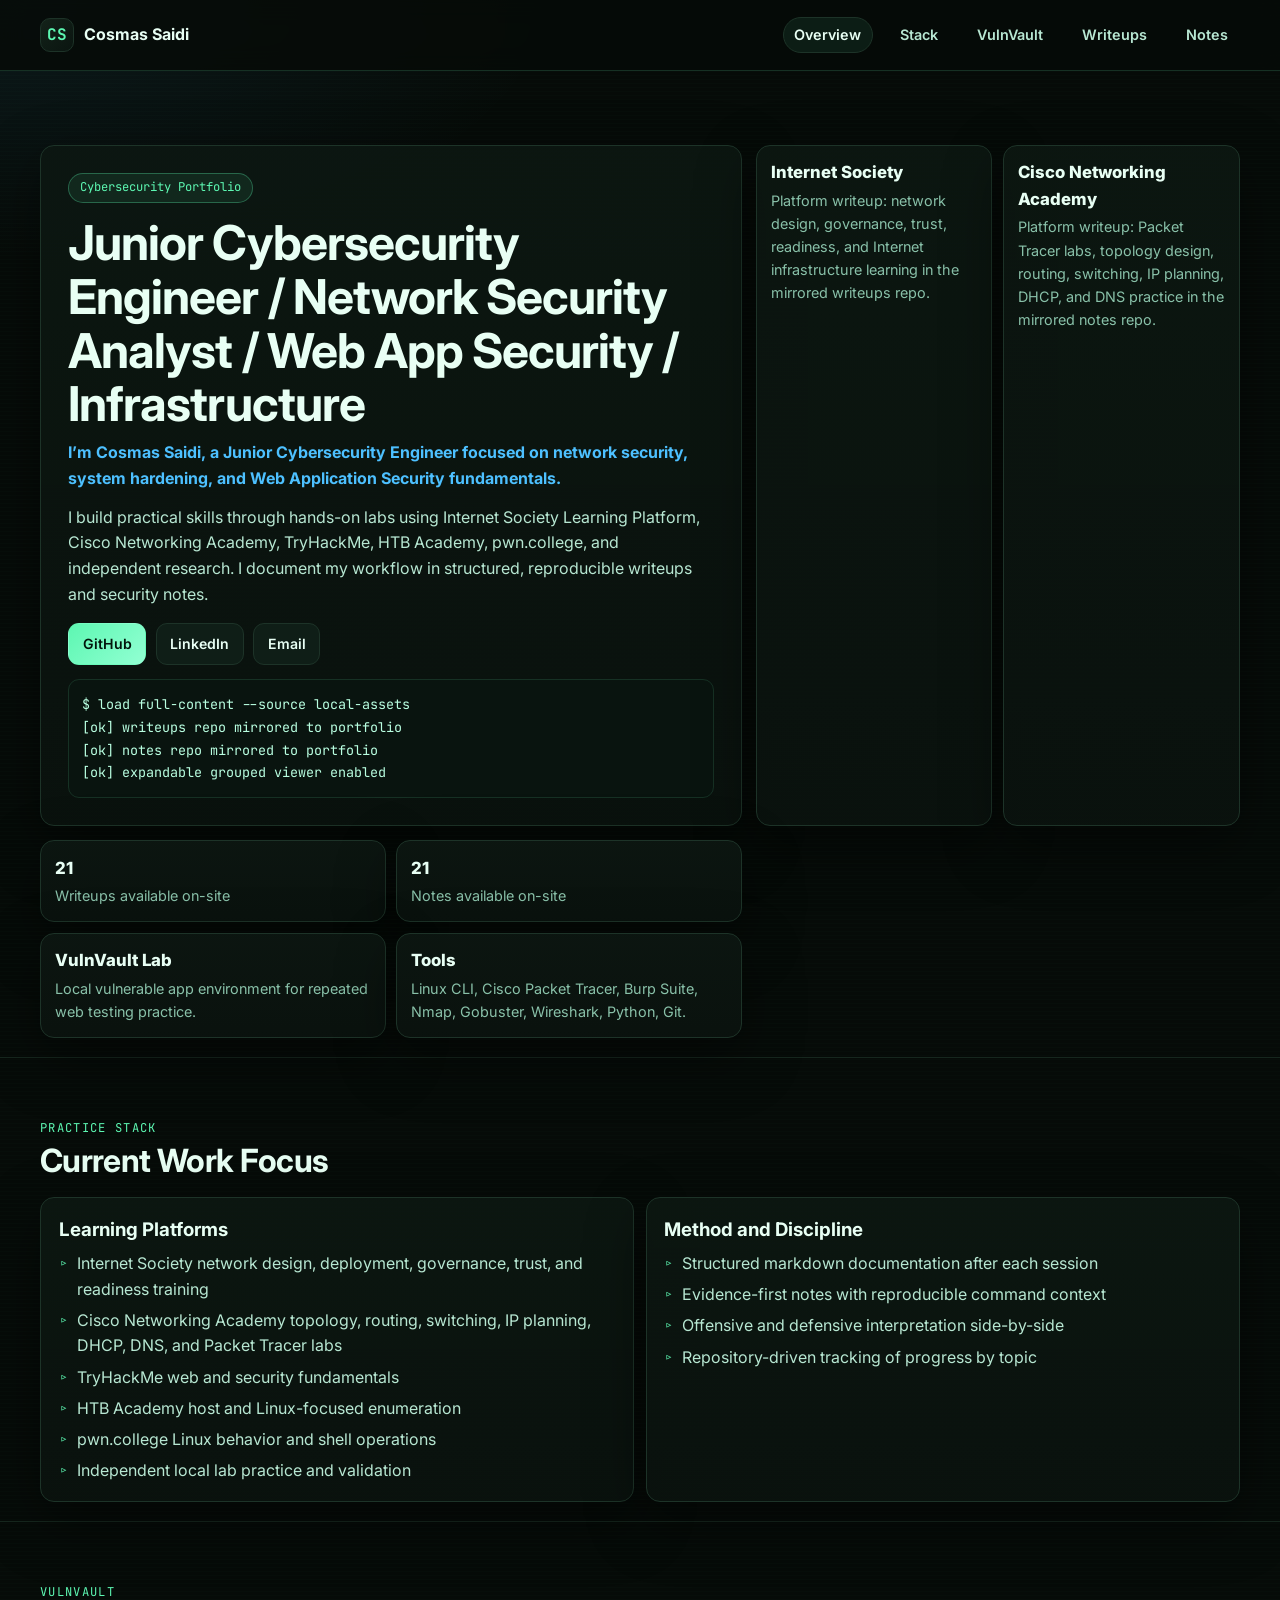
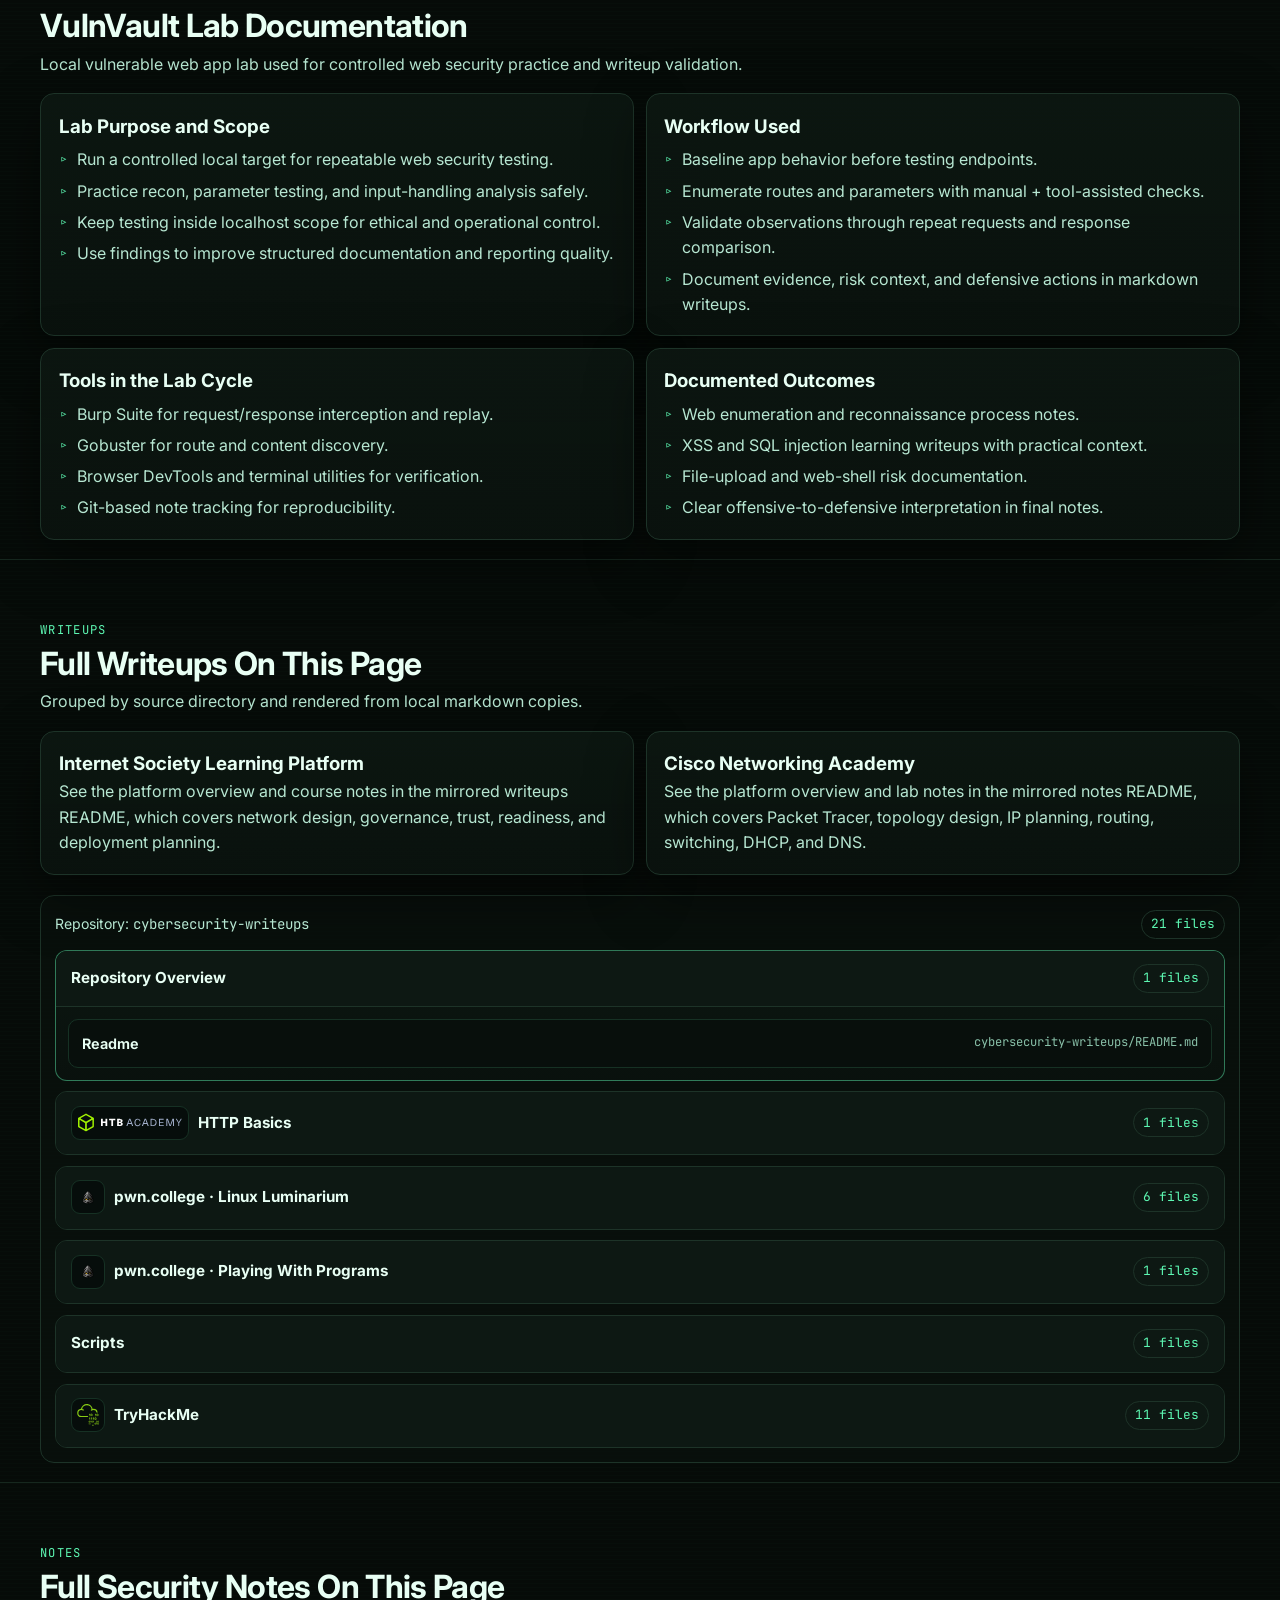
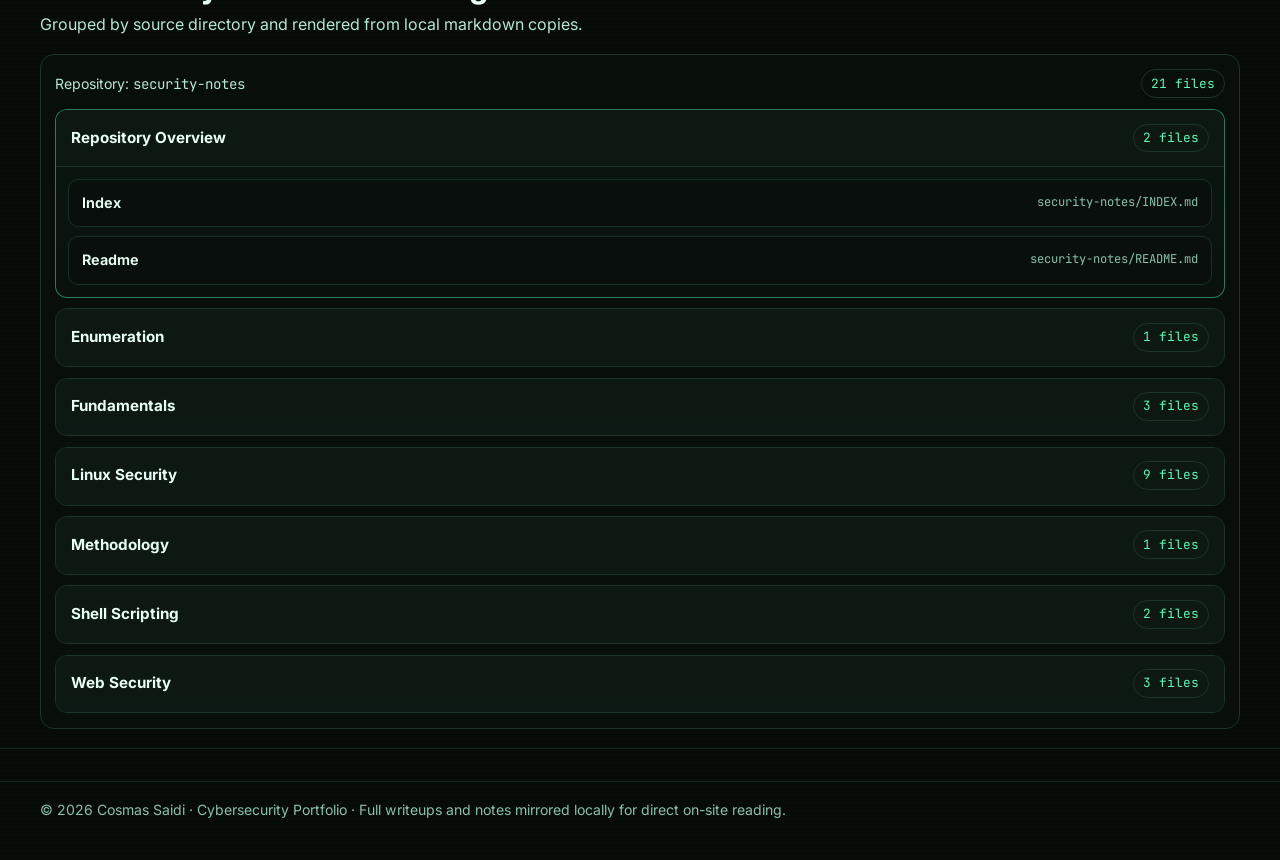
==== commit a7dd26bc: "Align portfolio role positioning" ====
--- a/index.html
+++ b/index.html
@@ -397,8 +397,8 @@
       <div class="container hero-grid">
         <article class="card hero-card">
           <p class="eyebrow">Cybersecurity Portfolio</p>
-          <h1>Penetration Tester / Web App Security / Network Infrastructure / Security Analyst / Red Team</h1>
-          <p class="subtitle">I’m Cosmas Saidi, a Penetration Tester focused on Web Application Security and network infrastructure fundamentals.</p>
+          <h1>Junior Cybersecurity Engineer / Network Security Analyst / Web App Security / Infrastructure</h1>
+          <p class="subtitle">I’m Cosmas Saidi, a Junior Cybersecurity Engineer focused on network security, system hardening, and Web Application Security fundamentals.</p>
           <p class="lead">I build practical skills through hands-on labs using Internet Society Learning Platform, Cisco Networking Academy, TryHackMe, HTB Academy, pwn.college, and independent research. I document my workflow in structured, reproducible writeups and security notes.</p>
           <div class="actions">
             <a class="btn primary" href="https://github.com/CosmasSaidi" target="_blank" rel="noopener">GitHub</a>
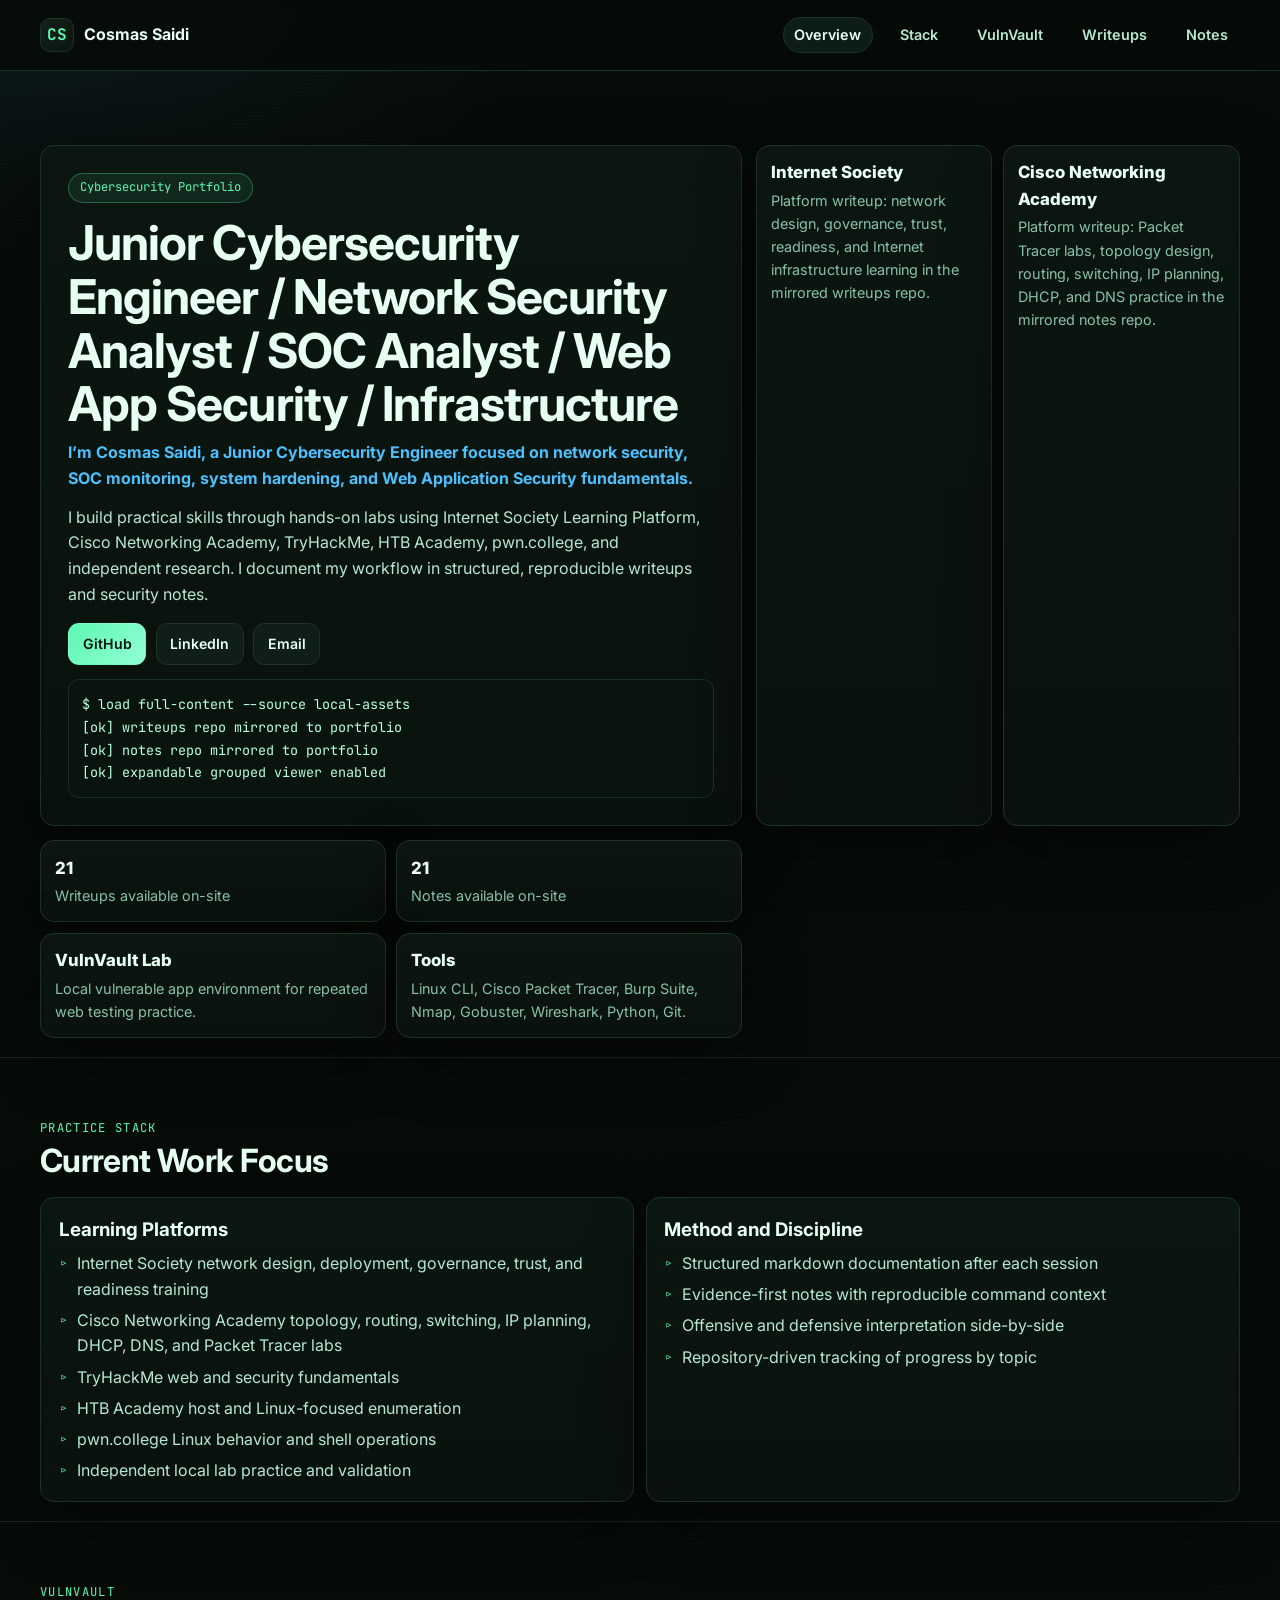
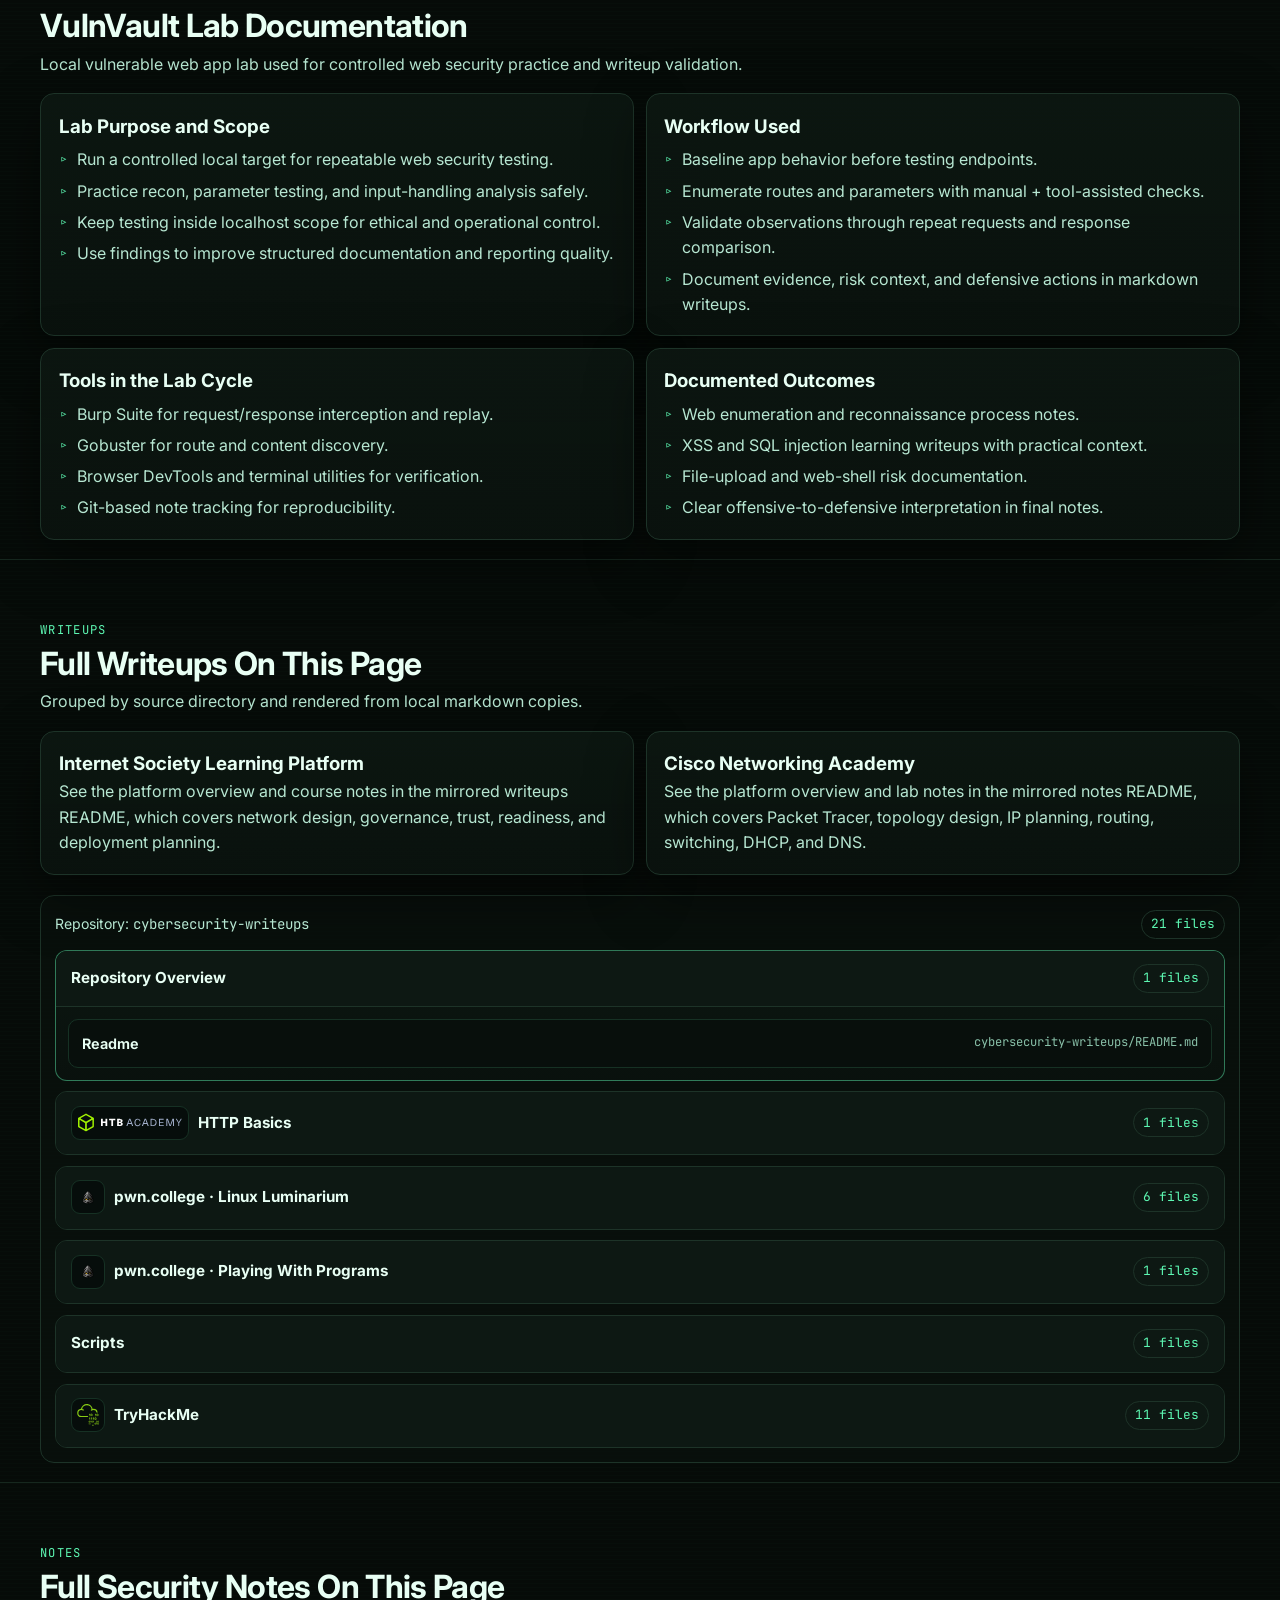
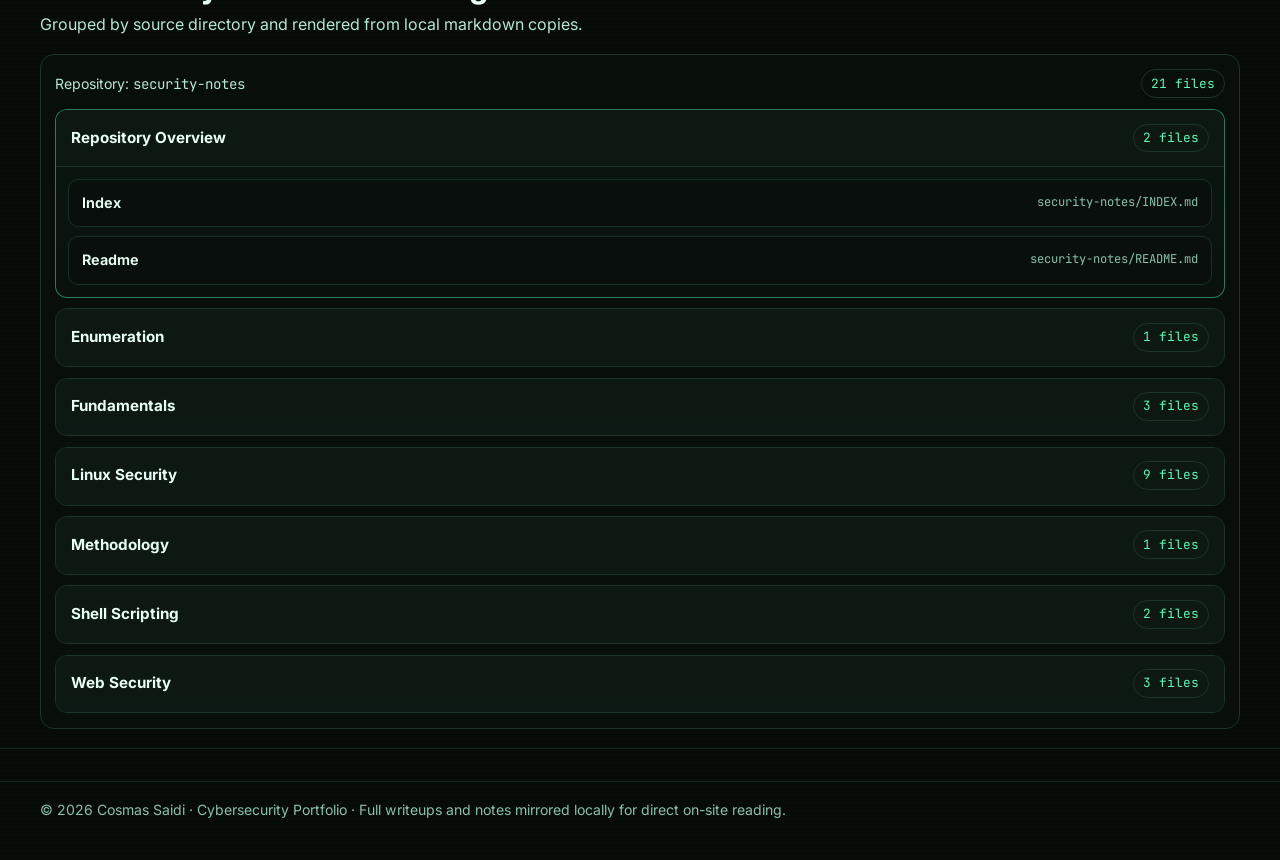
==== commit 3996bb7a: "Add SOC Analyst to portfolio roles" ====
--- a/index.html
+++ b/index.html
@@ -397,8 +397,8 @@
       <div class="container hero-grid">
         <article class="card hero-card">
           <p class="eyebrow">Cybersecurity Portfolio</p>
-          <h1>Junior Cybersecurity Engineer / Network Security Analyst / Web App Security / Infrastructure</h1>
-          <p class="subtitle">I’m Cosmas Saidi, a Junior Cybersecurity Engineer focused on network security, system hardening, and Web Application Security fundamentals.</p>
+          <h1>Junior Cybersecurity Engineer / Network Security Analyst / SOC Analyst / Web App Security / Infrastructure</h1>
+          <p class="subtitle">I’m Cosmas Saidi, a Junior Cybersecurity Engineer focused on network security, SOC monitoring, system hardening, and Web Application Security fundamentals.</p>
           <p class="lead">I build practical skills through hands-on labs using Internet Society Learning Platform, Cisco Networking Academy, TryHackMe, HTB Academy, pwn.college, and independent research. I document my workflow in structured, reproducible writeups and security notes.</p>
           <div class="actions">
             <a class="btn primary" href="https://github.com/CosmasSaidi" target="_blank" rel="noopener">GitHub</a>
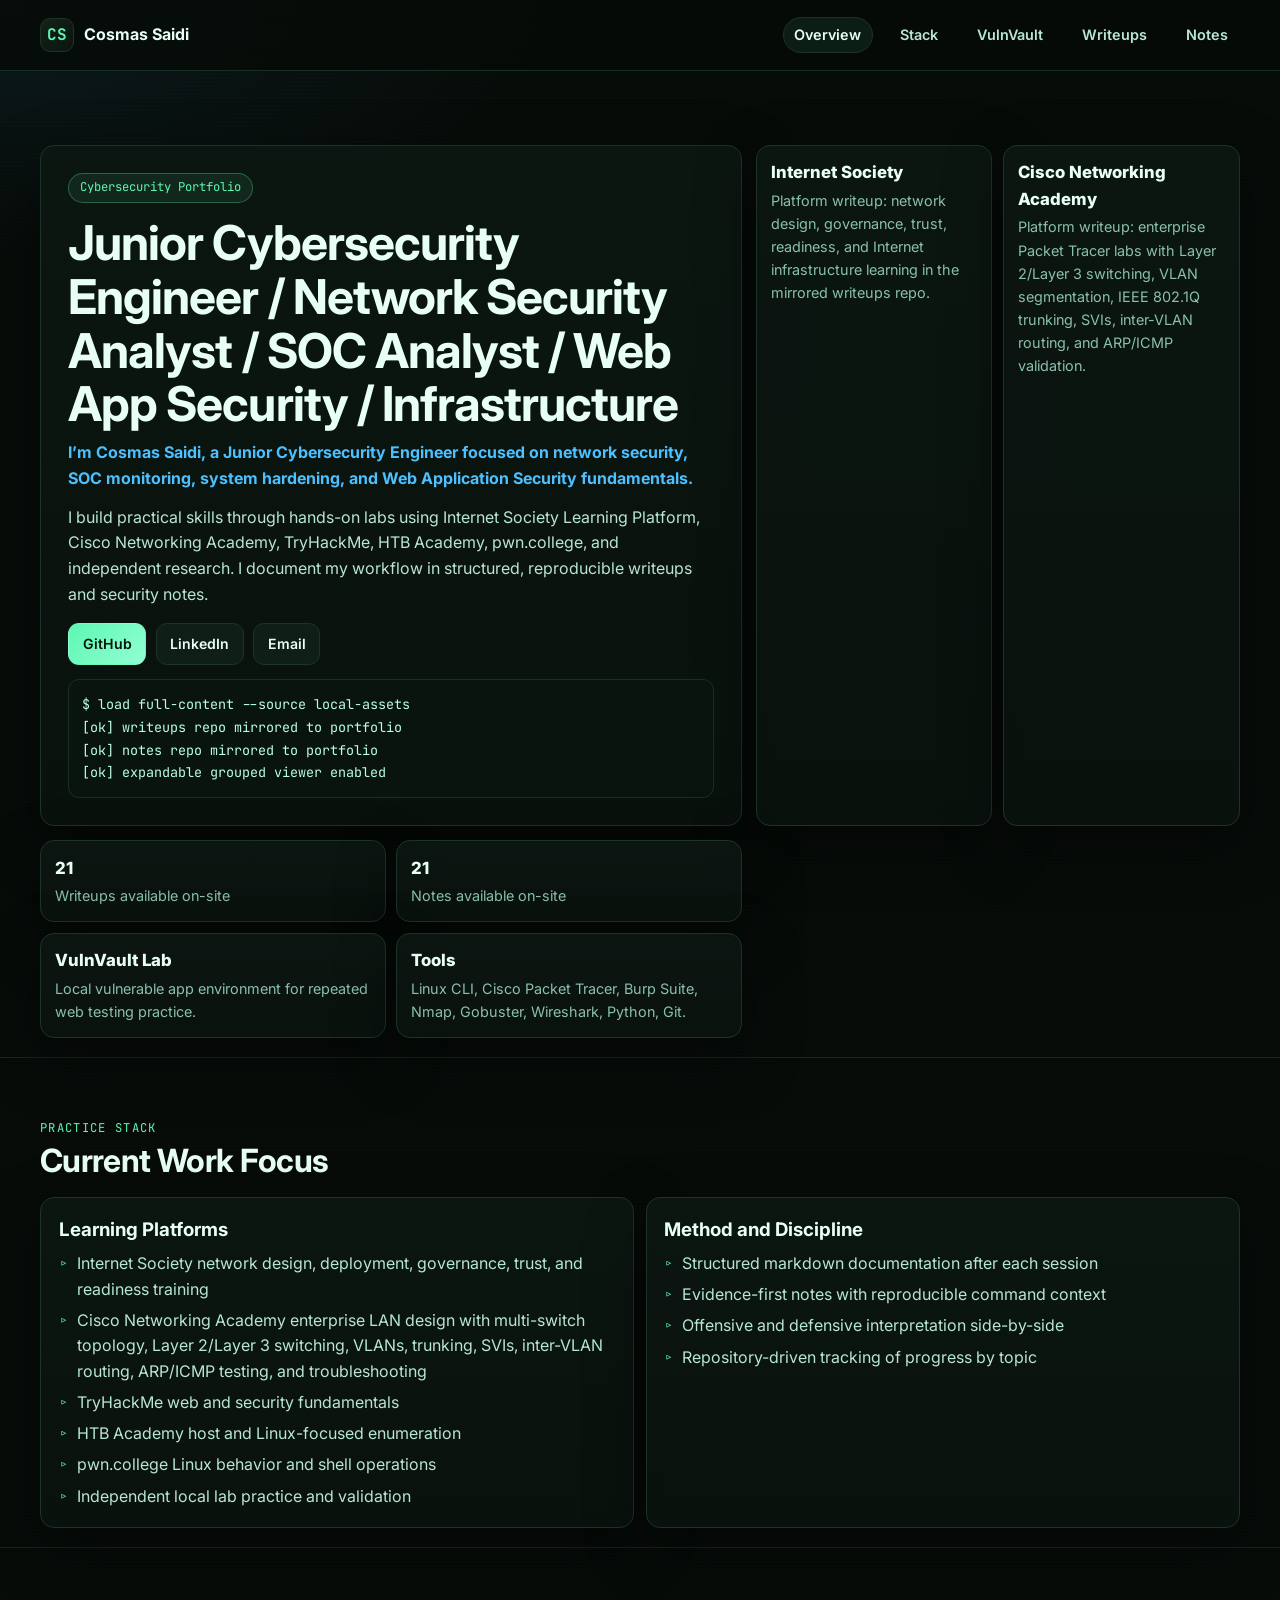
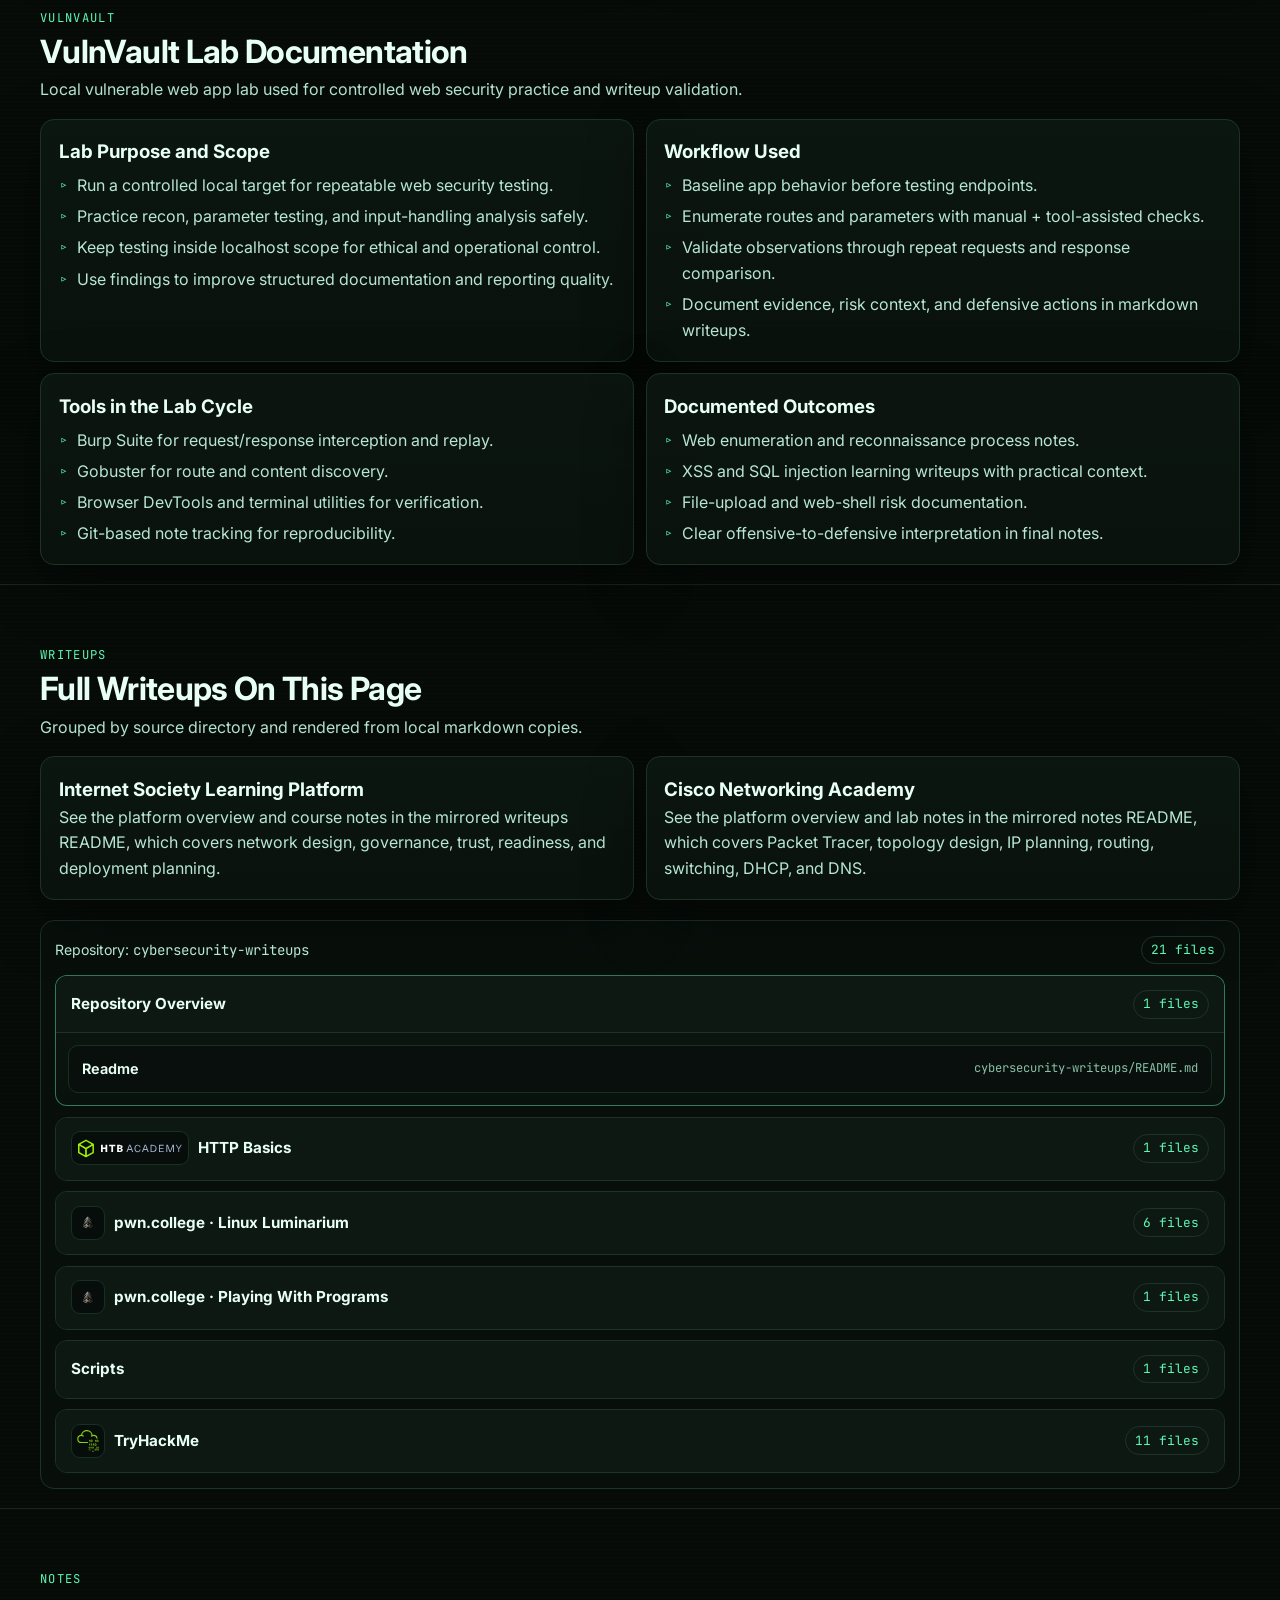
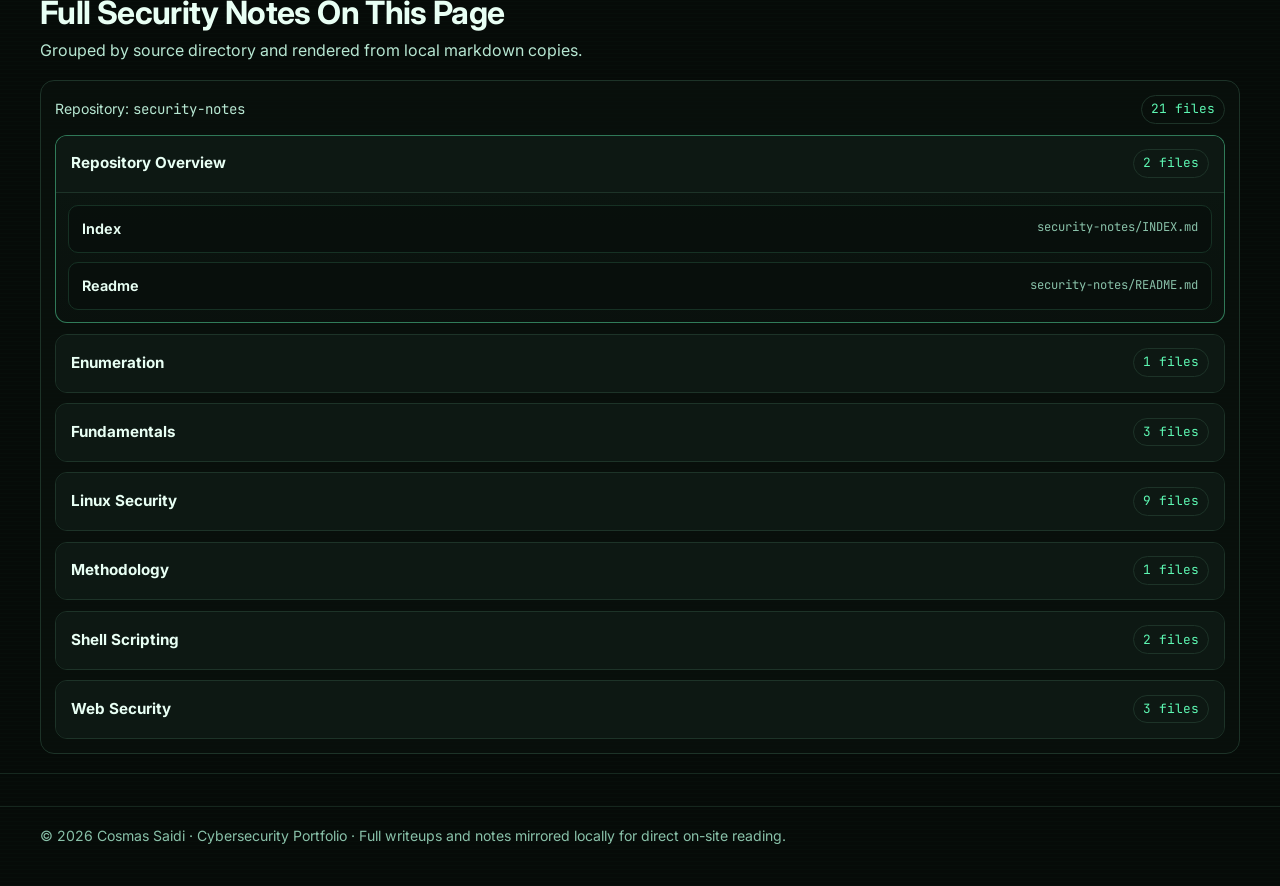
==== commit e9401f26: "Sync portfolio with weekly enterprise networking progress" ====
--- a/index.html
+++ b/index.html
@@ -420,7 +420,7 @@
           </article>
           <article class="card">
             <p class="stat-title">Cisco Networking Academy</p>
-            <p class="stat-text">Platform writeup: Packet Tracer labs, topology design, routing, switching, IP planning, DHCP, and DNS practice in the mirrored notes repo.</p>
+            <p class="stat-text">Platform writeup: enterprise Packet Tracer labs with Layer 2/Layer 3 switching, VLAN segmentation, IEEE 802.1Q trunking, SVIs, inter-VLAN routing, and ARP/ICMP validation.</p>
           </article>
         </aside>
 
@@ -456,7 +456,7 @@
             <h3>Learning Platforms</h3>
             <ul class="clean">
               <li>Internet Society network design, deployment, governance, trust, and readiness training</li>
-              <li>Cisco Networking Academy topology, routing, switching, IP planning, DHCP, DNS, and Packet Tracer labs</li>
+              <li>Cisco Networking Academy enterprise LAN design with multi-switch topology, Layer 2/Layer 3 switching, VLANs, trunking, SVIs, inter-VLAN routing, ARP/ICMP testing, and troubleshooting</li>
               <li>TryHackMe web and security fundamentals</li>
               <li>HTB Academy host and Linux-focused enumeration</li>
               <li>pwn.college Linux behavior and shell operations</li>
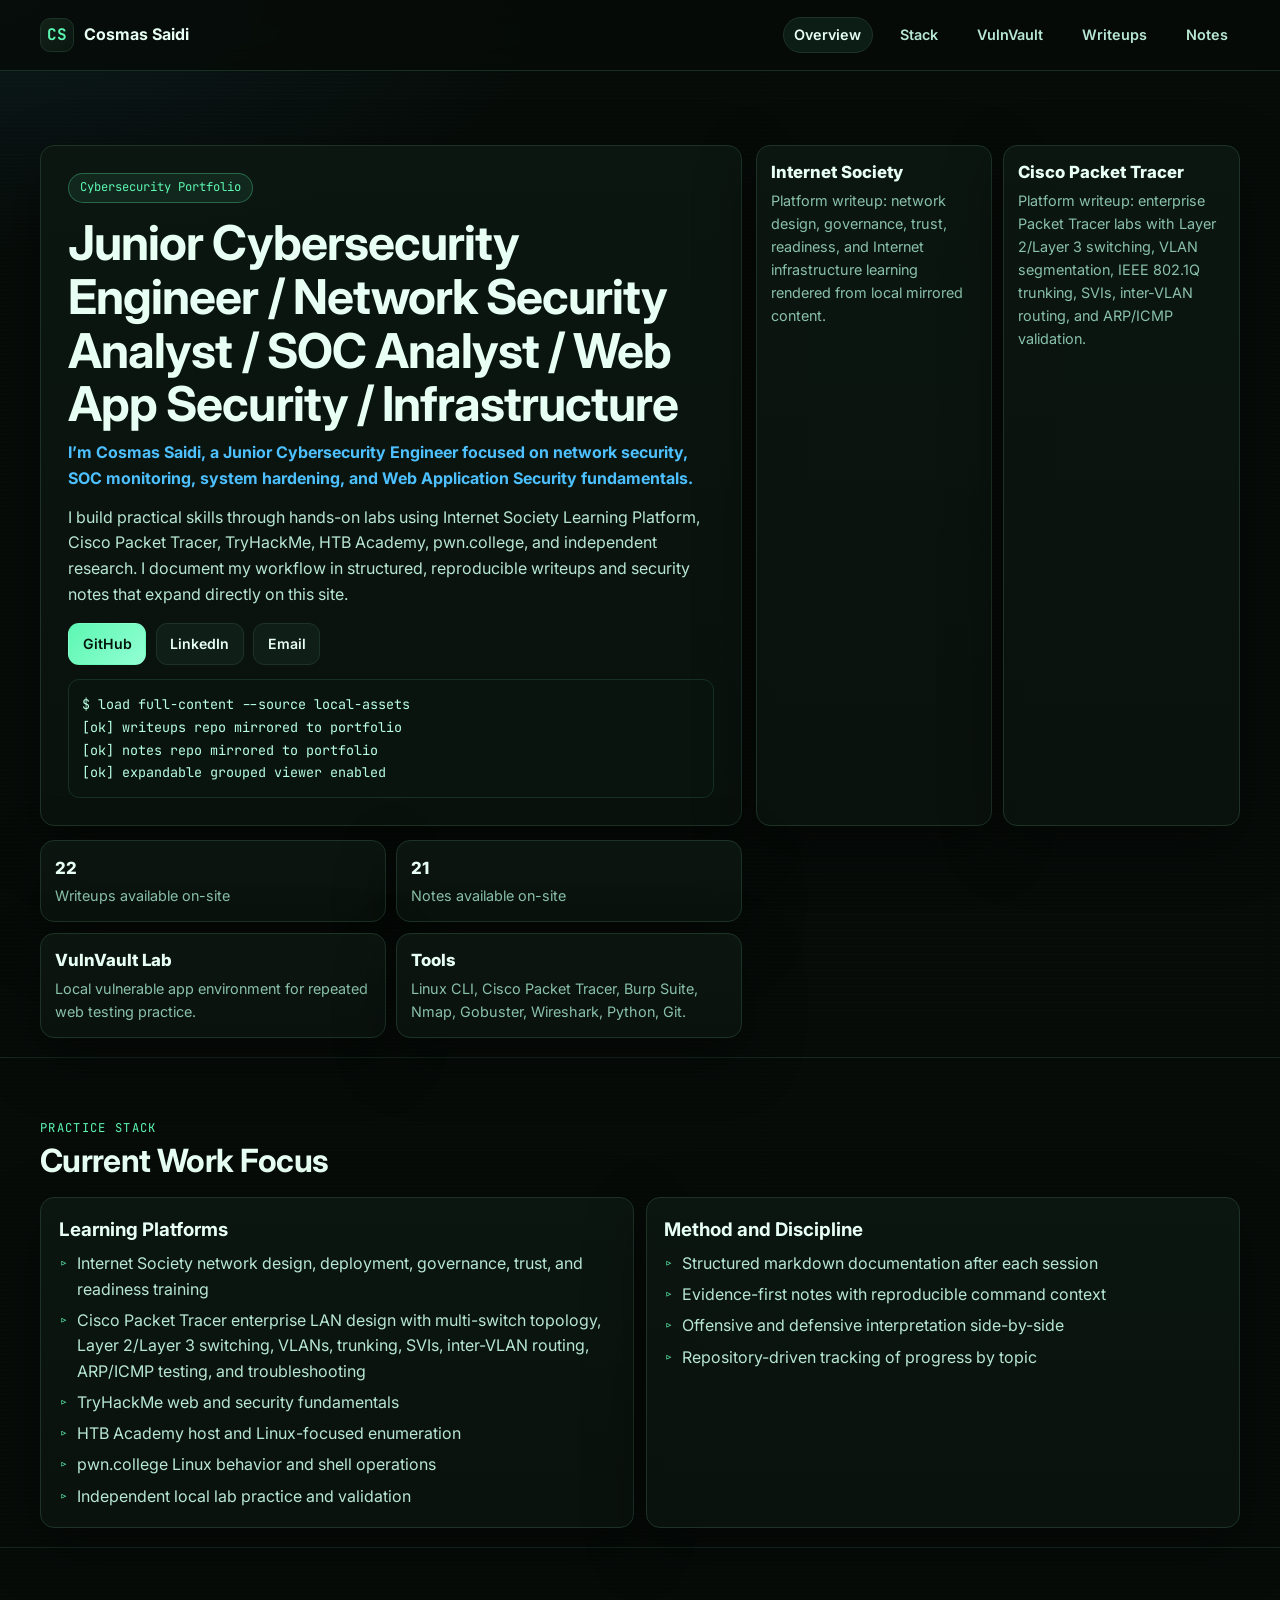
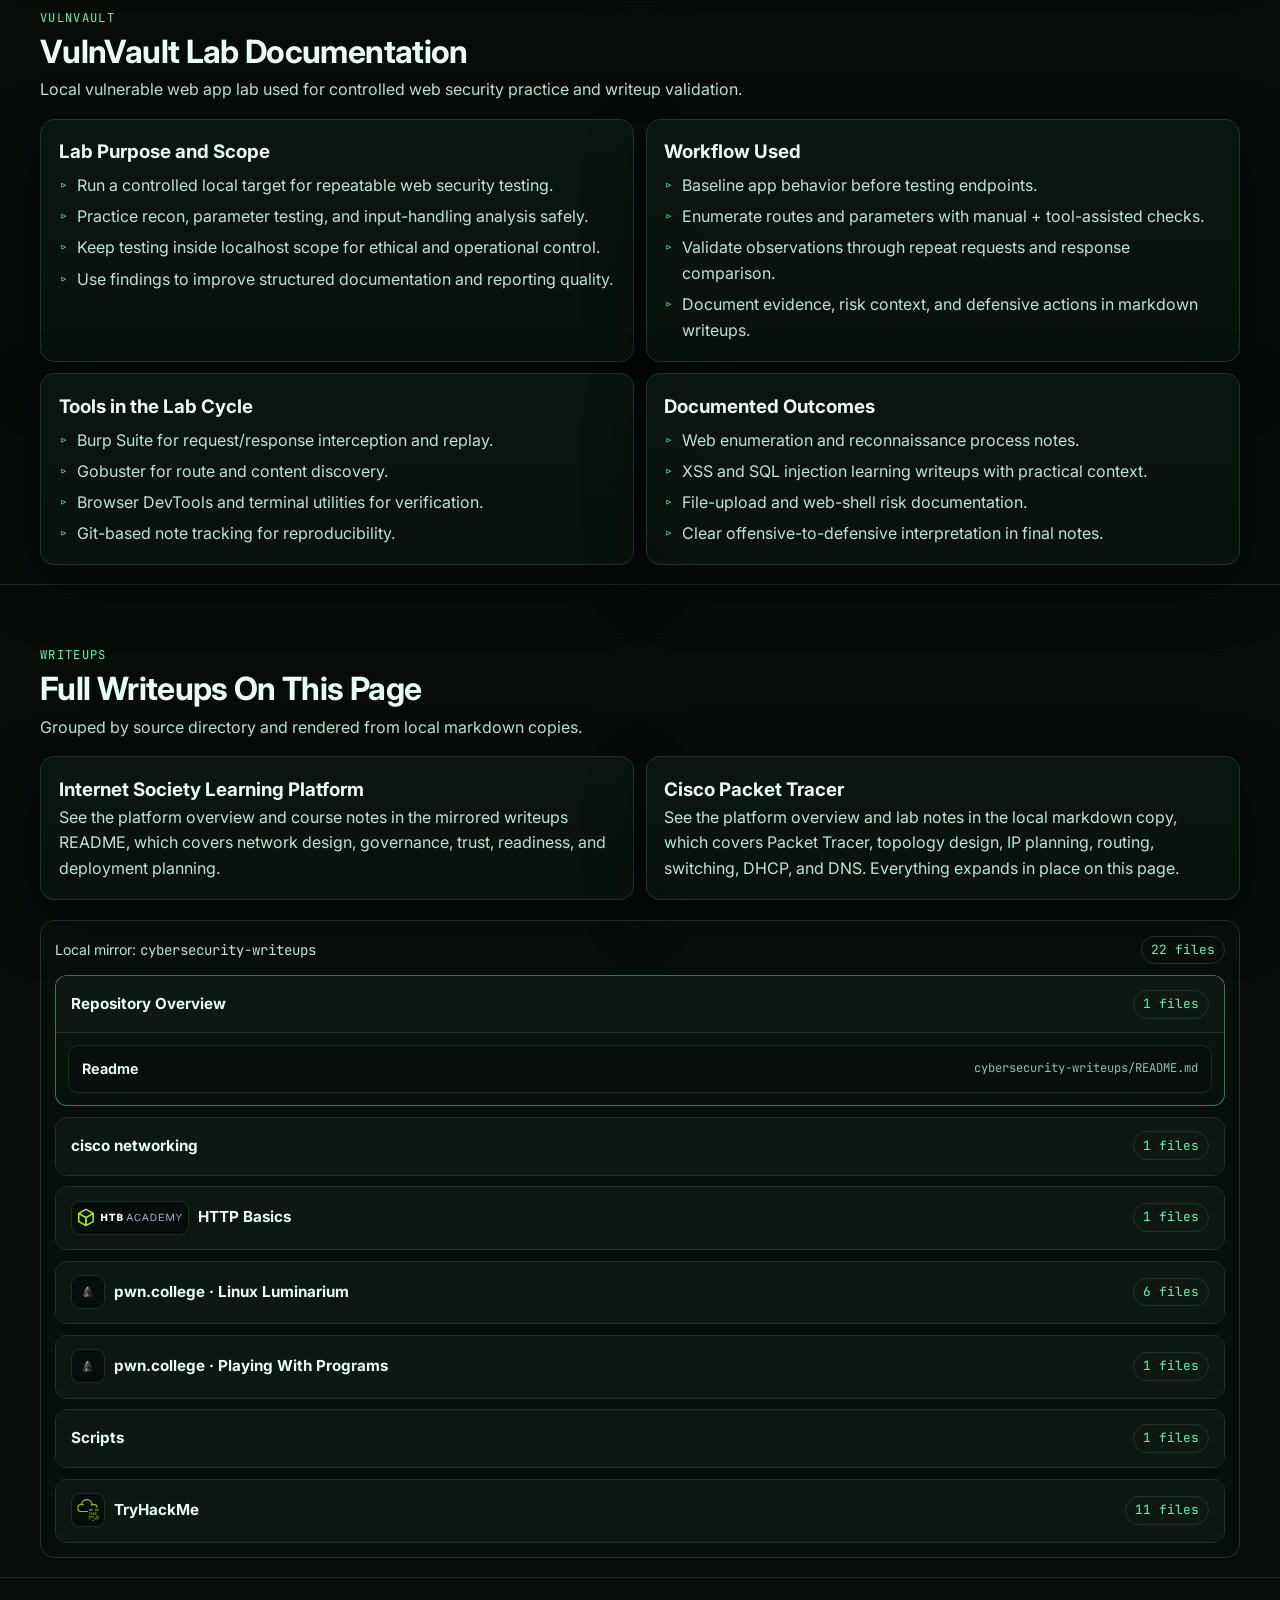
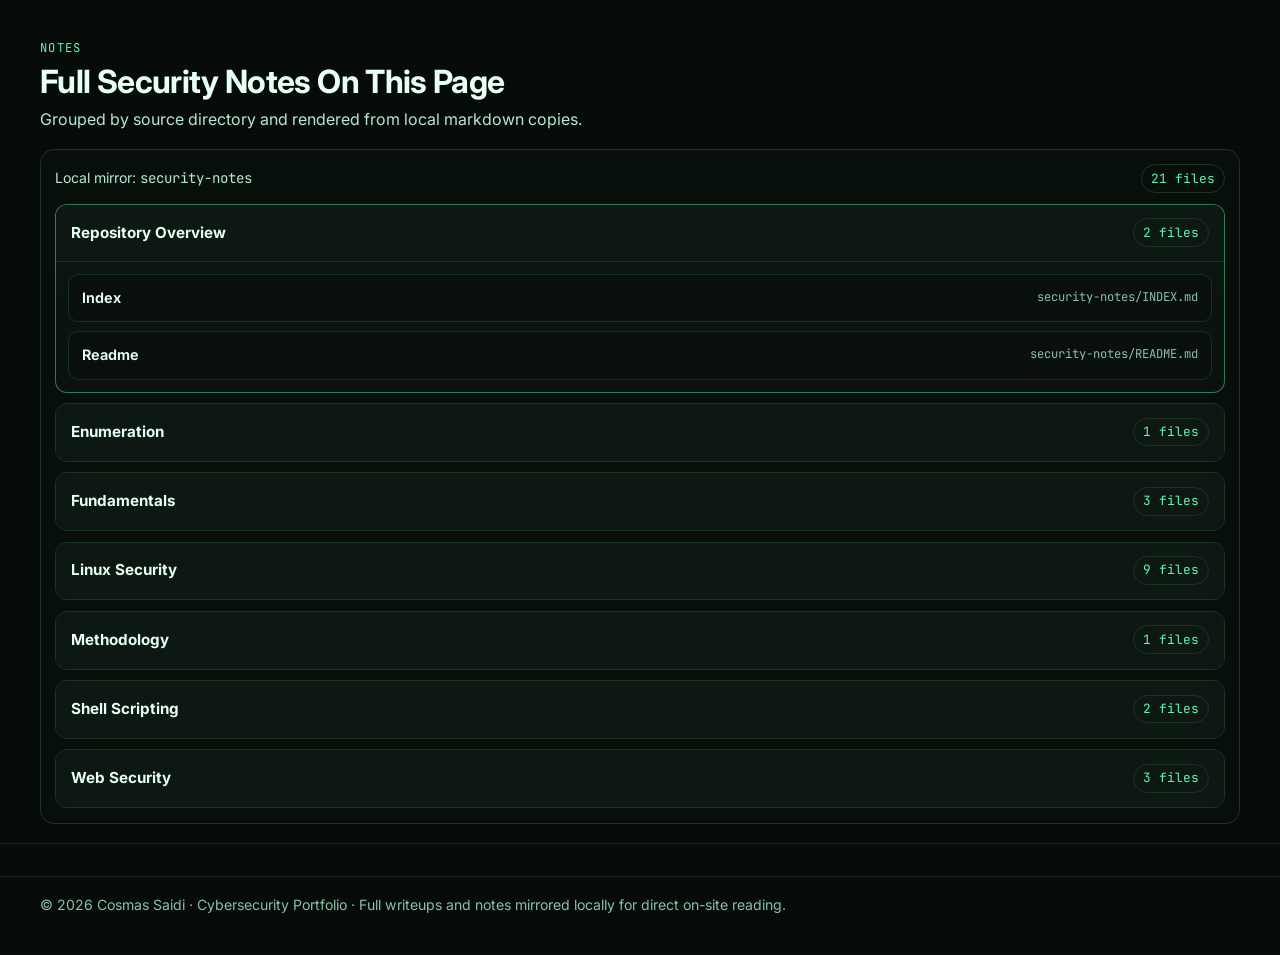
==== commit a49f89f1: "Clarify Packet Tracer content and on-site expansion" ====
--- a/index.html
+++ b/index.html
@@ -399,7 +399,7 @@
           <p class="eyebrow">Cybersecurity Portfolio</p>
           <h1>Junior Cybersecurity Engineer / Network Security Analyst / SOC Analyst / Web App Security / Infrastructure</h1>
           <p class="subtitle">I’m Cosmas Saidi, a Junior Cybersecurity Engineer focused on network security, SOC monitoring, system hardening, and Web Application Security fundamentals.</p>
-          <p class="lead">I build practical skills through hands-on labs using Internet Society Learning Platform, Cisco Networking Academy, TryHackMe, HTB Academy, pwn.college, and independent research. I document my workflow in structured, reproducible writeups and security notes.</p>
+          <p class="lead">I build practical skills through hands-on labs using Internet Society Learning Platform, Cisco Packet Tracer, TryHackMe, HTB Academy, pwn.college, and independent research. I document my workflow in structured, reproducible writeups and security notes that expand directly on this site.</p>
           <div class="actions">
             <a class="btn primary" href="https://github.com/CosmasSaidi" target="_blank" rel="noopener">GitHub</a>
             <a class="btn" href="https://www.linkedin.com/in/cosmas-saidi-5965212a8" target="_blank" rel="noopener">LinkedIn</a>
@@ -416,10 +416,10 @@
         <aside class="stats">
           <article class="card">
             <p class="stat-title">Internet Society</p>
-            <p class="stat-text">Platform writeup: network design, governance, trust, readiness, and Internet infrastructure learning in the mirrored writeups repo.</p>
-          </article>
-          <article class="card">
-            <p class="stat-title">Cisco Networking Academy</p>
+            <p class="stat-text">Platform writeup: network design, governance, trust, readiness, and Internet infrastructure learning rendered from local mirrored content.</p>
+          </article>
+          <article class="card">
+            <p class="stat-title">Cisco Packet Tracer</p>
             <p class="stat-text">Platform writeup: enterprise Packet Tracer labs with Layer 2/Layer 3 switching, VLAN segmentation, IEEE 802.1Q trunking, SVIs, inter-VLAN routing, and ARP/ICMP validation.</p>
           </article>
         </aside>
@@ -456,7 +456,7 @@
             <h3>Learning Platforms</h3>
             <ul class="clean">
               <li>Internet Society network design, deployment, governance, trust, and readiness training</li>
-              <li>Cisco Networking Academy enterprise LAN design with multi-switch topology, Layer 2/Layer 3 switching, VLANs, trunking, SVIs, inter-VLAN routing, ARP/ICMP testing, and troubleshooting</li>
+              <li>Cisco Packet Tracer enterprise LAN design with multi-switch topology, Layer 2/Layer 3 switching, VLANs, trunking, SVIs, inter-VLAN routing, ARP/ICMP testing, and troubleshooting</li>
               <li>TryHackMe web and security fundamentals</li>
               <li>HTB Academy host and Linux-focused enumeration</li>
               <li>pwn.college Linux behavior and shell operations</li>
@@ -542,14 +542,14 @@
             <p class="desc">See the platform overview and course notes in the mirrored writeups README, which covers network design, governance, trust, readiness, and deployment planning.</p>
           </article>
           <article class="card">
-            <h3>Cisco Networking Academy</h3>
-            <p class="desc">See the platform overview and lab notes in the mirrored notes README, which covers Packet Tracer, topology design, IP planning, routing, switching, DHCP, and DNS.</p>
+            <h3>Cisco Packet Tracer</h3>
+            <p class="desc">See the platform overview and lab notes in the local markdown copy, which covers Packet Tracer, topology design, IP planning, routing, switching, DHCP, and DNS. Everything expands in place on this page.</p>
           </article>
         </div>
 
         <div class="panel">
           <div class="panel-head">
-            <span>Repository: <code>cybersecurity-writeups</code></span>
+            <span>Local mirror: <code>cybersecurity-writeups</code></span>
             <span class="counter" id="writeups-counter">loading...</span>
           </div>
           <div class="expand-wrap" id="writeups-root">
@@ -569,7 +569,7 @@
 
         <div class="panel">
           <div class="panel-head">
-            <span>Repository: <code>security-notes</code></span>
+            <span>Local mirror: <code>security-notes</code></span>
             <span class="counter" id="notes-counter">loading...</span>
           </div>
           <div class="expand-wrap" id="notes-root">
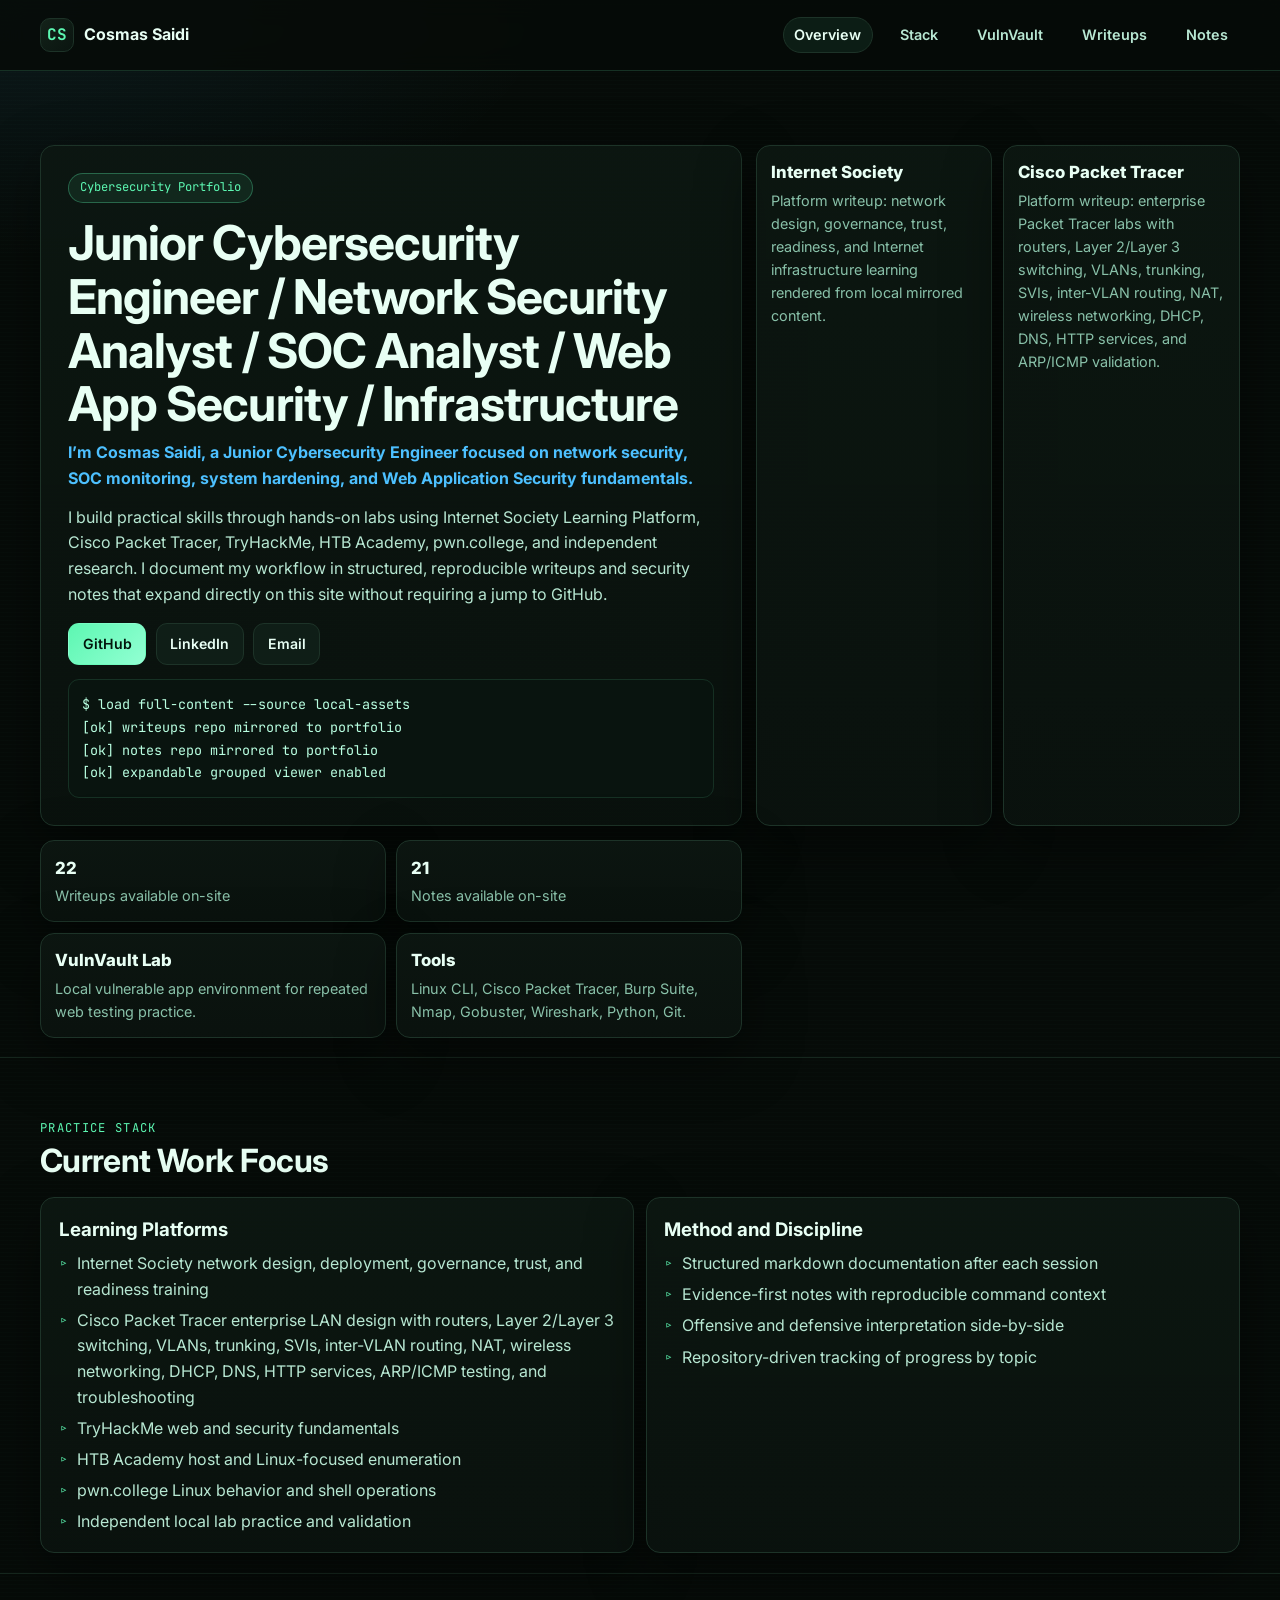
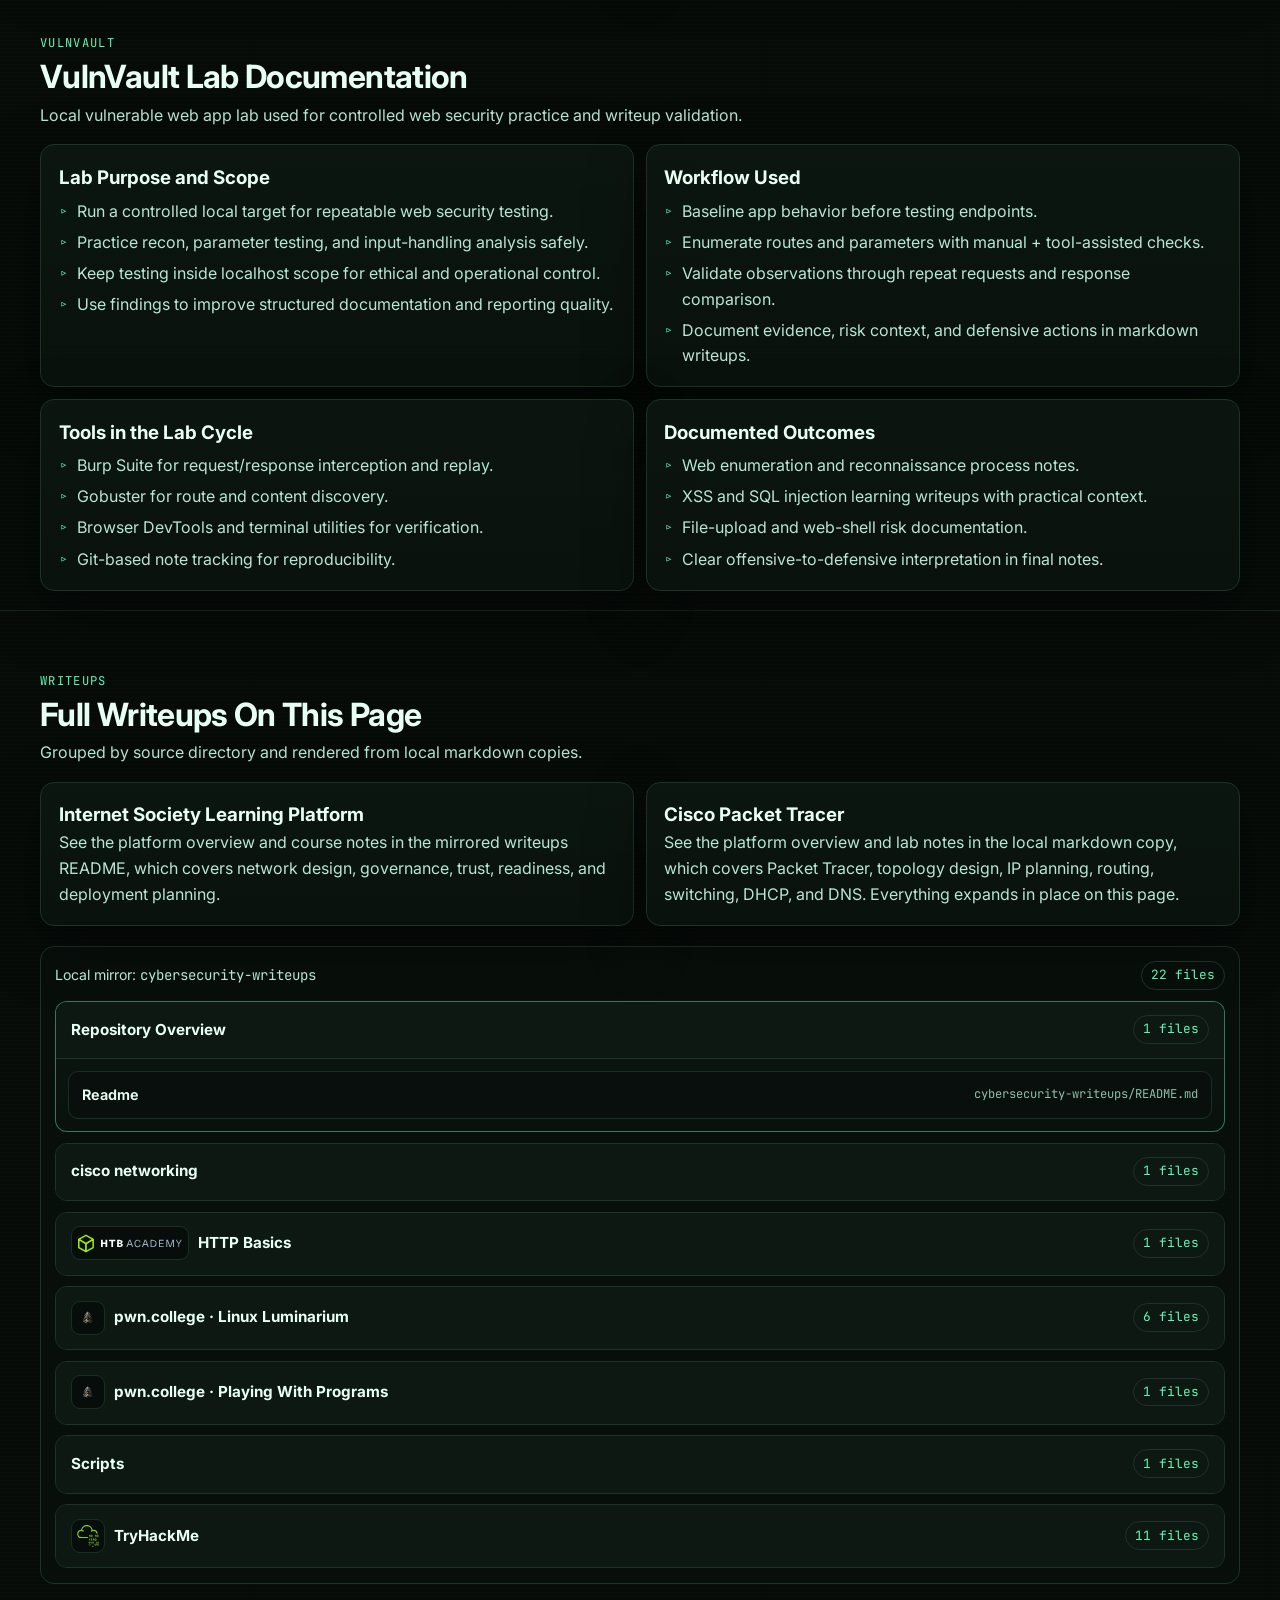
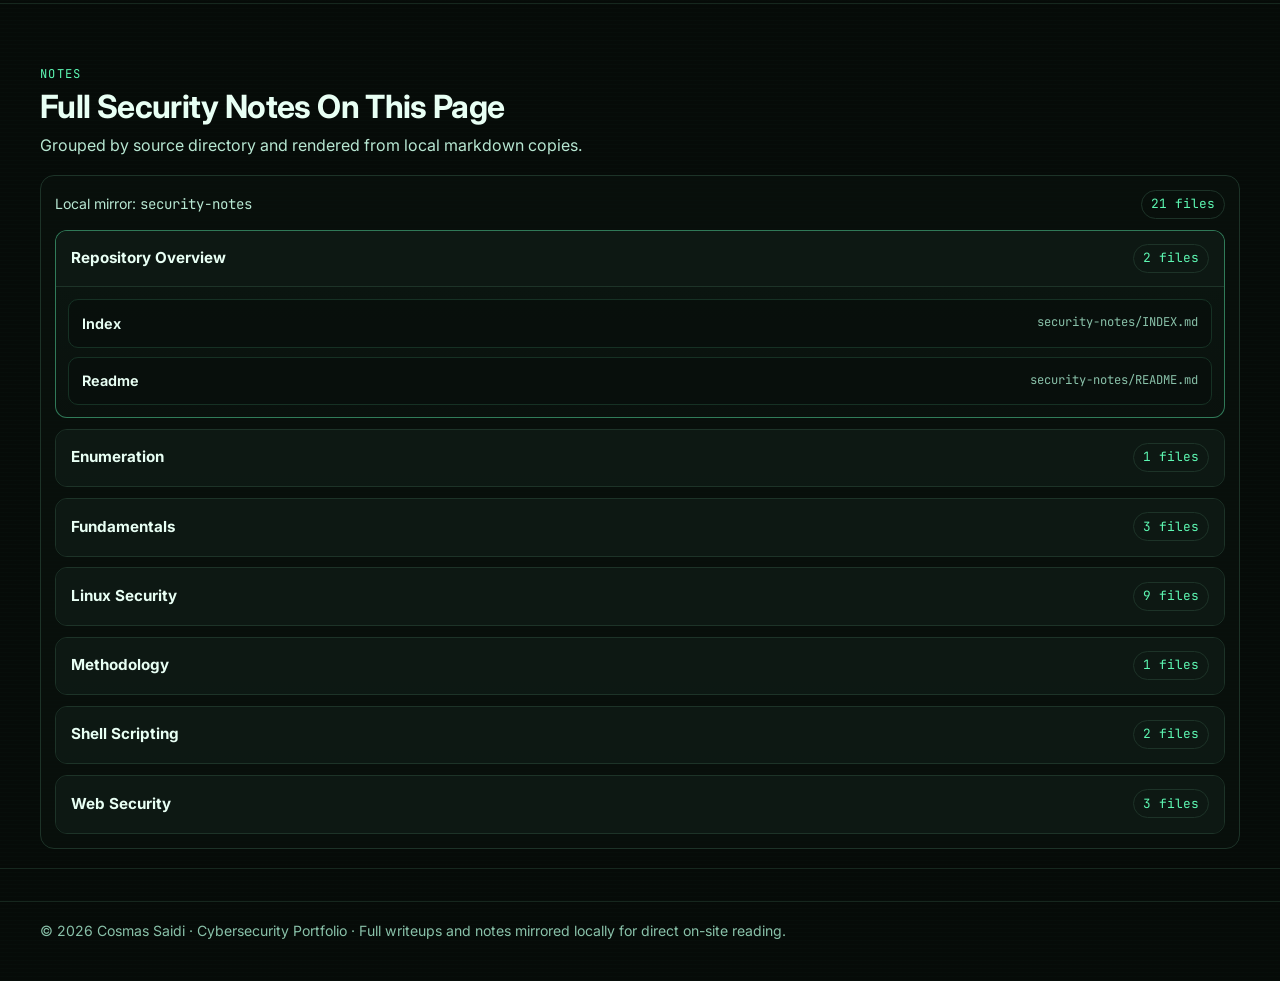
==== commit 3ce69bbc: "Sync portfolio with expanded Cisco Packet Tracer enterprise networking content" ====
--- a/index.html
+++ b/index.html
@@ -399,7 +399,7 @@
           <p class="eyebrow">Cybersecurity Portfolio</p>
           <h1>Junior Cybersecurity Engineer / Network Security Analyst / SOC Analyst / Web App Security / Infrastructure</h1>
           <p class="subtitle">I’m Cosmas Saidi, a Junior Cybersecurity Engineer focused on network security, SOC monitoring, system hardening, and Web Application Security fundamentals.</p>
-          <p class="lead">I build practical skills through hands-on labs using Internet Society Learning Platform, Cisco Packet Tracer, TryHackMe, HTB Academy, pwn.college, and independent research. I document my workflow in structured, reproducible writeups and security notes that expand directly on this site.</p>
+          <p class="lead">I build practical skills through hands-on labs using Internet Society Learning Platform, Cisco Packet Tracer, TryHackMe, HTB Academy, pwn.college, and independent research. I document my workflow in structured, reproducible writeups and security notes that expand directly on this site without requiring a jump to GitHub.</p>
           <div class="actions">
             <a class="btn primary" href="https://github.com/CosmasSaidi" target="_blank" rel="noopener">GitHub</a>
             <a class="btn" href="https://www.linkedin.com/in/cosmas-saidi-5965212a8" target="_blank" rel="noopener">LinkedIn</a>
@@ -420,7 +420,7 @@
           </article>
           <article class="card">
             <p class="stat-title">Cisco Packet Tracer</p>
-            <p class="stat-text">Platform writeup: enterprise Packet Tracer labs with Layer 2/Layer 3 switching, VLAN segmentation, IEEE 802.1Q trunking, SVIs, inter-VLAN routing, and ARP/ICMP validation.</p>
+            <p class="stat-text">Platform writeup: enterprise Packet Tracer labs with routers, Layer 2/Layer 3 switching, VLANs, trunking, SVIs, inter-VLAN routing, NAT, wireless networking, DHCP, DNS, HTTP services, and ARP/ICMP validation.</p>
           </article>
         </aside>
 
@@ -456,7 +456,7 @@
             <h3>Learning Platforms</h3>
             <ul class="clean">
               <li>Internet Society network design, deployment, governance, trust, and readiness training</li>
-              <li>Cisco Packet Tracer enterprise LAN design with multi-switch topology, Layer 2/Layer 3 switching, VLANs, trunking, SVIs, inter-VLAN routing, ARP/ICMP testing, and troubleshooting</li>
+              <li>Cisco Packet Tracer enterprise LAN design with routers, Layer 2/Layer 3 switching, VLANs, trunking, SVIs, inter-VLAN routing, NAT, wireless networking, DHCP, DNS, HTTP services, ARP/ICMP testing, and troubleshooting</li>
               <li>TryHackMe web and security fundamentals</li>
               <li>HTB Academy host and Linux-focused enumeration</li>
               <li>pwn.college Linux behavior and shell operations</li>
